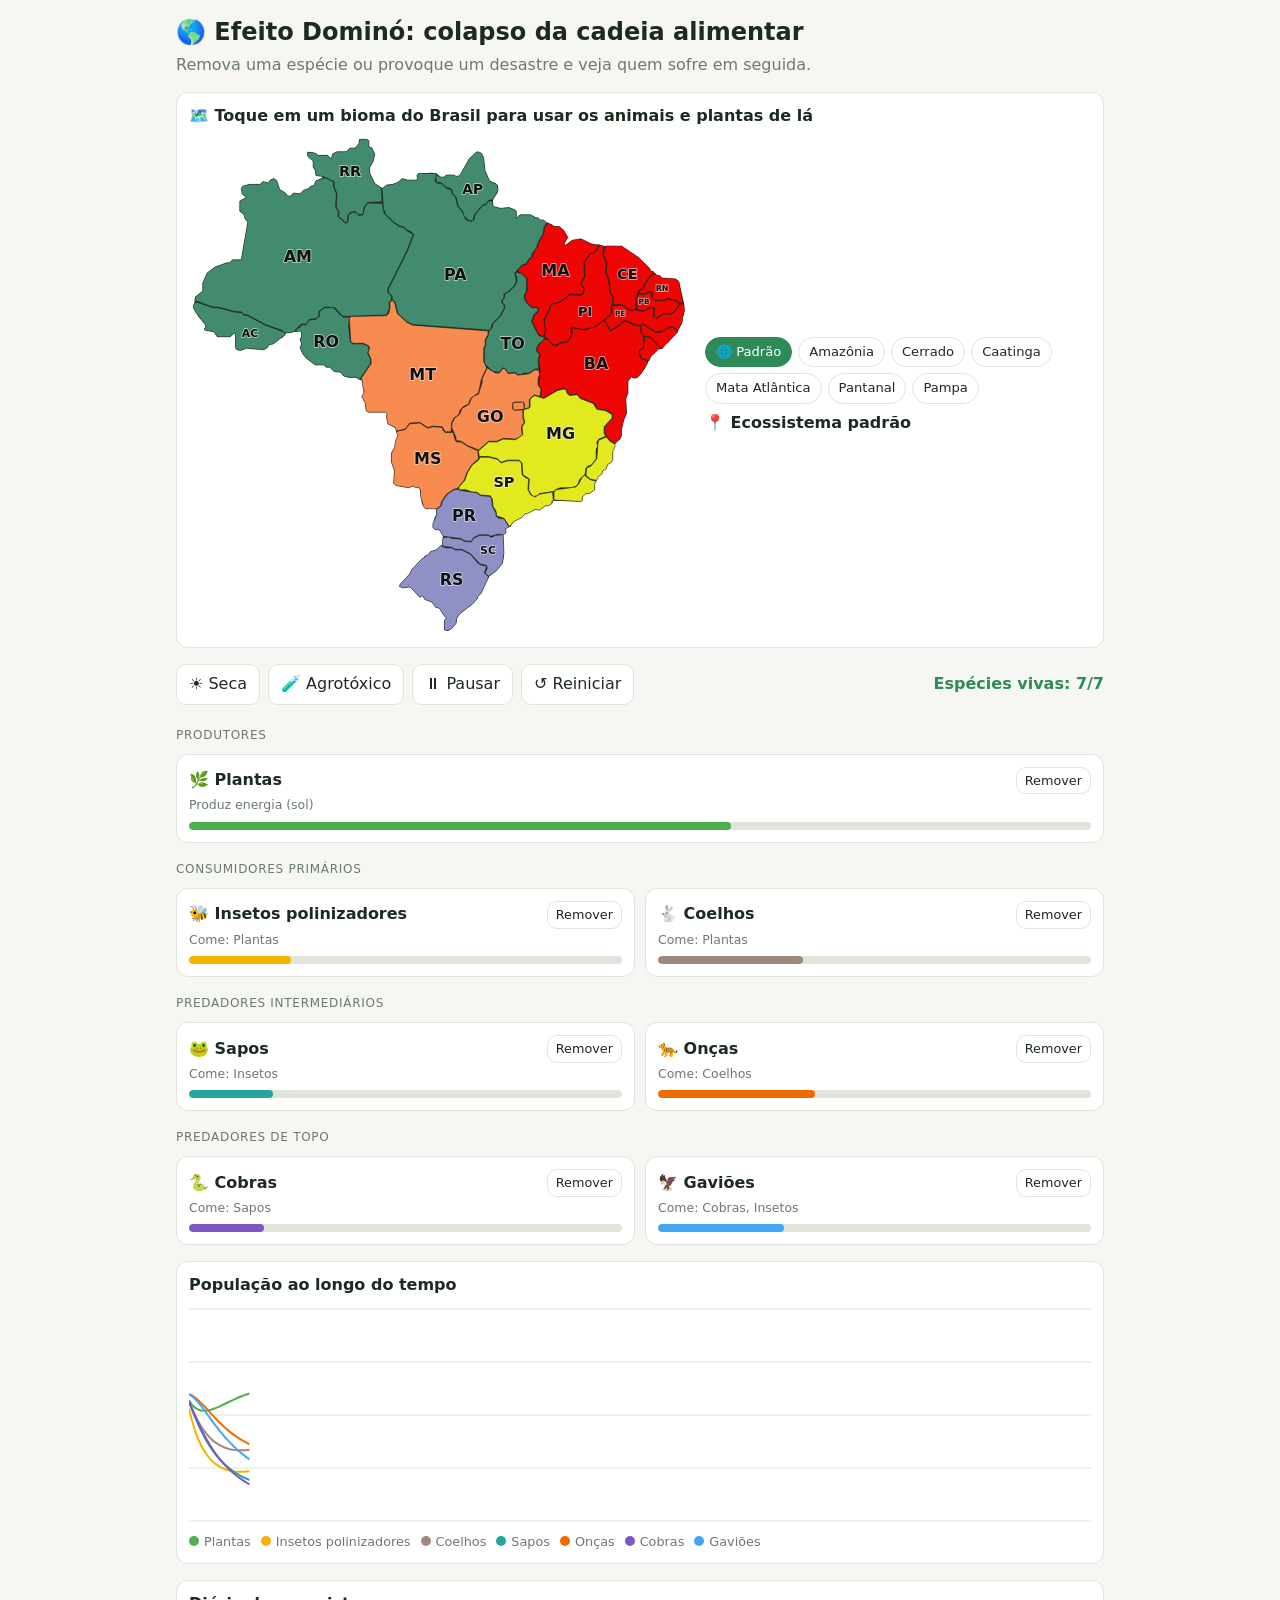
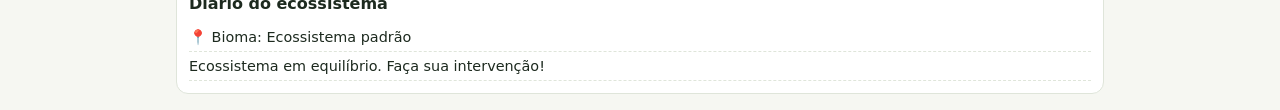
==== cadeia-alimentar/index.html @ 2a245cee "alteração de código" ====
<!DOCTYPE html>
<html lang="pt-BR">
<head>
<meta charset="utf-8">
<meta name="viewport" content="width=device-width, initial-scale=1, viewport-fit=cover">
<title>Efeito Dominó: Colapso da Cadeia Alimentar</title>
<style>
:root{--bg:#f6f7f2;--card:#fff;--tx:#1d2a1f;--mut:#6b7a6d;--bd:#dfe5da;--bad:#d9453b;--ok:#2e8b57;
box-sizing:border-box;padding-top:env(safe-area-inset-top,0px);padding-bottom:env(safe-area-inset-bottom,0px)}
@media (prefers-color-scheme:dark){:root:not([data-theme="light"]){--bg:#121a14;--card:#1b261e;--tx:#e8f0e9;--mut:#93a496;--bd:#2c3b2f;--bad:#ff6b5e;--ok:#5fcf8f}}
:root[data-theme="dark"]{--bg:#121a14;--card:#1b261e;--tx:#e8f0e9;--mut:#93a496;--bd:#2c3b2f;--bad:#ff6b5e;--ok:#5fcf8f}
html{scroll-padding-top:env(safe-area-inset-top,0px)}
*{box-sizing:border-box}
body{margin:0;background:var(--bg);color:var(--tx);font-family:system-ui,-apple-system,"Segoe UI",Roboto,sans-serif;line-height:1.4}
main{max-width:960px;margin:0 auto;padding:16px}
h1{font-size:1.5rem;margin:0 0 4px}
.sub{color:var(--mut);margin:0 0 16px}
.bar{display:flex;flex-wrap:wrap;gap:8px;align-items:center;margin-bottom:16px}
button{font:inherit;cursor:pointer;border:1px solid var(--bd);background:var(--card);color:var(--tx);padding:8px 12px;border-radius:10px}
button:hover{border-color:var(--ok)}
button.danger:hover{border-color:var(--bad)}
.stat{margin-left:auto;font-weight:600}
.grid{display:grid;gap:12px}
.lvl{display:grid;grid-template-columns:repeat(auto-fit,minmax(210px,1fr));gap:10px}
.lbl{font-size:.75rem;text-transform:uppercase;letter-spacing:.06em;color:var(--mut);margin:6px 0 -2px}
.sp{background:var(--card);border:1px solid var(--bd);border-radius:12px;padding:12px;transition:opacity .4s,filter .4s}
.sp.dead{opacity:.45;filter:grayscale(1)}
.sp .top{display:flex;justify-content:space-between;align-items:center;gap:8px}
.sp b{font-size:1rem}
.eats{font-size:.78rem;color:var(--mut);margin:2px 0 8px}
.meter{height:8px;border-radius:99px;background:var(--bd);overflow:hidden}
.meter i{display:block;height:100%;width:50%;border-radius:99px;transition:width .1s}
.sp button{padding:4px 8px;font-size:.8rem}
.panel{background:var(--card);border:1px solid var(--bd);border-radius:12px;padding:12px;margin-top:16px}
canvas{width:100%;height:220px;display:block}
.legend{display:flex;flex-wrap:wrap;gap:10px;font-size:.8rem;margin-top:8px;color:var(--mut)}
.legend span::before{content:"";display:inline-block;width:10px;height:10px;border-radius:50%;background:var(--c);margin-right:5px}
#log{list-style:none;padding:0;margin:0;max-height:140px;overflow-y:auto;font-size:.9rem}
#log li{padding:4px 0;border-bottom:1px dashed var(--bd)}
h2{font-size:1rem;margin:0 0 8px}
.map{margin:0 0 16px}
.mapwrap{display:flex;gap:16px;align-items:center;flex-wrap:wrap}
.map svg{width:100%;max-width:500px;height:auto;display:block;flex:0 0 auto}
.side{flex:1 1 240px}
.land{fill:#1d2a1f}
.reg{cursor:pointer;outline:none}
.reg path{fill:var(--c);stroke:#1d2a1f;stroke-opacity:.8;stroke-width:1;stroke-linejoin:round;transition:filter .2s}
.reg:hover path,.reg:focus path{stroke-width:2.5;stroke-opacity:1;filter:brightness(1.12)}
.sel .reg:not(.on) path{filter:saturate(.2) brightness(1.2)}
.reg.on path{stroke-width:1.5;stroke-opacity:1}
.reg text{fill:#111;stroke:rgba(255,255,255,.55);stroke-width:2.5px;paint-order:stroke;font-weight:700;text-anchor:middle;dominant-baseline:central;pointer-events:none;stroke-linejoin:round}
.chips{display:flex;flex-wrap:wrap;gap:6px}
.chip{padding:5px 10px;font-size:.82rem;border-radius:99px}
.chip.on{background:var(--ok);border-color:var(--ok);color:#fff}
#biome{margin:8px 0 0;font-weight:600}
</style>
</head>
<body>
<main>
  <h1>🌎 Efeito Dominó: colapso da cadeia alimentar</h1>
  <p class="sub">Remova uma espécie ou provoque um desastre e veja quem sofre em seguida.</p>

  <div class="panel map">
    <h2>🗺️ Toque em um bioma do Brasil para usar os animais e plantas de lá</h2>
    <div class="mapwrap">
      <svg id="mapsvg" viewBox="0 0 689 689" role="group" aria-label="Mapa do Brasil por estados">
          <path class="land" d="M235,6 234,12 229,18 222,18 217,23 204,23 198,26 196,33 191,28 177,28 174,25 164,23 163,28 171,36 171,44 174,49 175,56 183,57 184,59 175,63 172,70 169,70 164,74 158,76 153,81 144,80 140,84 136,84 133,80 125,75 121,63 117,60 112,62 109,66 102,64 98,68 84,68 73,71 73,81 79,86 70,91 70,105 76,110 77,115 81,120 72,172 60,172 56,176 52,176 36,182 25,190 19,204 19,215 9,223 6,238 13,250 23,262 23,265 21,267 22,269 34,271 39,278 57,278 62,273 64,275 64,293 66,296 71,297 79,294 103,296 108,293 110,289 116,288 124,281 129,279 134,273 153,270 155,272 155,278 153,281 155,288 153,293 157,302 162,308 174,317 186,317 189,320 194,320 200,326 209,327 213,332 220,334 230,334 239,339 241,356 238,360 243,370 244,380 247,382 271,382 273,384 272,388 274,398 285,404 285,408 288,413 283,431 279,438 279,451 283,462 282,480 285,483 302,486 309,484 318,487 321,508 326,515 338,514 341,516 341,523 338,528 336,541 340,544 345,544 350,552 349,565 340,572 333,574 329,579 325,580 325,582 321,584 307,599 304,605 291,619 290,622 294,624 305,623 318,637 322,635 325,640 335,644 340,651 345,652 352,663 355,665 352,669 352,682 357,683 362,680 368,673 369,666 373,660 391,646 398,638 398,636 403,631 406,622 414,608 424,600 432,590 434,580 433,551 437,548 436,543 438,541 443,540 447,533 459,527 463,522 466,522 477,516 483,517 491,511 495,511 500,508 502,504 540,505 542,504 542,499 547,494 552,494 559,489 559,481 564,471 569,467 570,463 575,460 577,454 582,451 584,447 584,436 588,424 594,419 596,414 596,406 599,393 603,384 602,363 605,356 605,339 610,333 612,335 617,335 628,322 636,306 647,295 652,295 659,286 661,286 663,282 674,271 674,268 679,260 680,251 682,248 682,232 675,202 672,199 652,197 649,194 644,193 640,188 636,187 635,184 620,169 596,153 571,153 565,151 557,151 540,143 528,145 519,152 517,150 522,141 516,131 510,126 503,126 500,123 497,123 488,117 484,117 481,114 478,114 471,110 456,110 451,115 451,105 449,103 441,100 429,101 421,99 419,97 419,88 425,80 426,71 423,67 414,63 408,49 406,31 403,25 397,23 386,33 373,56 368,57 365,55 355,55 351,58 347,58 341,53 335,52 316,53 314,56 315,60 313,62 301,62 294,60 288,65 281,68 272,69 270,72 266,73 256,67 249,52 249,45 254,36 256,26 252,18 248,16 248,8 245,6Z"/>
          <g class="reg" data-r="am" data-uf="AC" style="--c:#428b6e" tabindex="0" role="button" aria-label="Acre"><title>Acre</title><path d="M6,234 6,238 9,244 23,262 23,265 21,267 22,269 34,271 39,278 57,278 62,273 64,275 64,293 66,296 71,297 79,294 103,296 108,293 110,289 116,288 132,276 132,273 130,271 105,262 81,249 75,248 73,245 62,244 40,238 33,238 10,230Z"/><text x="84" y="274" style="font-size:15px">AC</text></g>
          <g class="reg" data-r="am" data-uf="AM" style="--c:#428b6e" tabindex="0" role="button" aria-label="Amazonas"><title>Amazonas</title><path d="M309,137 300,132 297,128 290,126 282,121 269,108 266,94 246,94 242,100 240,110 234,111 232,108 226,106 220,110 219,120 216,122 205,112 206,106 202,99 203,81 199,71 199,64 187,59 175,63 172,70 169,70 164,74 158,76 153,81 144,80 140,84 136,84 133,80 125,75 121,63 117,60 112,62 109,66 102,64 98,68 84,68 75,70 72,73 73,81 79,86 70,91 70,105 76,110 77,115 81,120 72,172 60,172 56,176 52,176 36,182 25,190 19,204 19,215 9,223 8,228 33,237 40,237 62,243 73,244 75,247 81,248 105,261 128,269 133,273 143,272 153,262 157,260 161,261 166,254 175,253 179,249 179,243 187,237 201,238 212,250 272,248 276,239 276,230 279,227 279,222 274,217 274,212 300,160Z"/><text x="150" y="168" style="font-size:22px">AM</text></g>
          <g class="reg" data-r="am" data-uf="AP" style="--c:#428b6e" tabindex="0" role="button" aria-label="Amapá"><title>Amapá</title><path d="M398,23 395,24 386,33 373,56 368,57 365,55 355,55 351,58 347,58 342,55 340,58 341,65 348,66 354,72 359,73 363,76 363,81 368,85 371,98 377,105 379,112 386,118 390,118 392,116 393,110 405,96 409,95 413,90 419,89 426,76 425,69 414,63 408,49 406,31 403,25Z"/><text x="391" y="74" style="font-size:19px">AP</text></g>
          <g class="reg" data-r="am" data-uf="PA" style="--c:#428b6e" tabindex="0" role="button" aria-label="Pará"><title>Pará</title><path d="M272,69 266,74 268,103 270,105 270,108 282,120 290,125 297,127 300,131 304,132 310,137 301,160 275,212 275,217 280,222 280,227 284,230 288,246 300,257 308,261 415,269 418,260 428,250 434,239 434,234 431,231 431,228 434,224 434,219 441,215 448,208 451,202 449,190 459,179 465,177 468,171 472,168 473,163 479,155 481,148 488,136 489,127 493,121 488,117 484,117 481,114 478,114 471,110 456,110 451,115 451,105 449,103 441,100 429,101 421,99 419,97 418,91 413,91 409,96 405,97 394,110 393,116 390,119 386,119 381,116 376,105 370,98 367,85 362,81 362,76 354,73 348,67 343,67 339,64 341,53 316,53 314,56 315,60 313,62 301,62 294,60 288,65 281,68Z"/><text x="367" y="192" style="font-size:22px">PA</text></g>
          <g class="reg" data-r="am" data-uf="RO" style="--c:#428b6e" tabindex="0" role="button" aria-label="Rondônia"><title>Rondônia</title><path d="M147,269 147,271 153,270 155,272 155,278 153,281 155,288 153,293 157,302 162,308 174,317 186,317 189,320 194,320 200,326 209,327 213,332 220,334 230,334 235,337 250,315 250,309 246,300 248,296 247,291 240,288 226,288 222,285 220,262 221,251 212,251 199,238 187,238 180,243 180,249 175,254 166,255 161,262 157,261Z"/><text x="189" y="284" style="font-size:22px">RO</text></g>
          <g class="reg" data-r="am" data-uf="RR" style="--c:#428b6e" tabindex="0" role="button" aria-label="Roraima"><title>Roraima</title><path d="M245,6 235,6 234,12 229,18 222,18 217,23 204,23 198,26 196,33 191,28 177,28 176,26 171,24 163,24 164,30 171,36 171,44 174,49 175,56 184,57 200,64 200,71 204,81 203,99 207,106 206,112 216,121 218,120 219,110 222,107 228,105 234,110 240,109 241,100 246,93 266,92 265,73 256,67 249,52 249,45 254,36 256,26 252,18 248,16 248,8Z"/><text x="222" y="49" style="font-size:20px">RR</text></g>
          <g class="reg" data-r="ce" data-uf="TO" style="--c:#428b6e" tabindex="0" role="button" aria-label="Tocantins"><title>Tocantins</title><path d="M451,189 450,193 452,196 452,202 449,208 441,216 435,219 435,224 432,228 432,231 435,234 435,239 429,250 419,260 418,265 413,271 412,278 409,282 409,290 407,294 407,312 408,316 419,326 428,327 432,321 435,321 440,328 449,327 453,330 457,330 462,328 469,328 476,323 482,322 481,311 483,302 479,298 479,294 482,288 489,282 489,278 483,277 481,275 472,257 475,248 481,242 480,238 472,238 465,231 462,225 462,221 465,215 465,197 458,191Z"/><text x="446" y="287" style="font-size:22px">TO</text></g>
          <g class="reg" data-r="ma" data-uf="AL" style="--c:#f00505" tabindex="0" role="button" aria-label="Alagoas"><title>Alagoas</title><path d="M623,262 623,271 627,277 632,277 638,280 651,295 673,272 673,270 666,265 660,266 650,272 643,272 625,261Z"/></g>
          <g class="reg" data-r="ca" data-uf="BA" style="--c:#f00505" tabindex="0" role="button" aria-label="Bahia"><title>Bahia</title><path d="M490,281 483,288 480,294 480,298 484,302 482,311 484,324 482,345 486,350 485,361 489,362 508,351 517,349 521,352 524,358 535,357 539,362 557,369 561,373 562,377 574,379 581,382 584,385 584,390 573,402 573,411 578,419 587,425 594,419 596,414 596,406 599,393 603,384 602,363 605,356 605,339 610,333 612,335 617,335 623,329 632,314 632,312 623,308 620,301 620,297 625,294 627,288 626,276 622,271 622,264 610,261 604,257 599,257 594,262 581,270 578,267 575,259 571,256 559,265 552,266 548,269 528,266 528,275 525,281 520,286 512,287 506,291 500,289 495,282Z"/><text x="561" y="315" style="font-size:22px">BA</text></g>
          <g class="reg" data-r="ca" data-uf="CE" style="--c:#f00505" tabindex="0" role="button" aria-label="Ceará"><title>Ceará</title><path d="M574,153 571,164 576,176 575,190 579,199 581,218 585,223 584,233 598,234 607,241 613,241 616,239 615,226 620,214 625,211 633,197 641,189 636,187 635,184 620,169 596,153Z"/><text x="604" y="192" style="font-size:20px">CE</text></g>
          <g class="reg" data-r="ce" data-uf="MA" style="--c:#f00505" tabindex="0" role="button" aria-label="Maranhão"><title>Maranhão</title><path d="M495,121 490,127 489,136 482,148 480,155 475,161 473,168 469,171 465,178 459,180 453,187 466,197 466,215 463,221 463,225 466,231 472,237 480,237 482,240 480,245 476,248 473,257 482,275 488,277 490,275 491,268 489,255 497,239 497,236 501,232 508,231 514,228 525,219 540,220 543,218 544,212 540,206 540,203 545,195 544,175 553,163 556,163 561,159 565,152 554,150 540,143 528,145 519,152 517,150 522,141 516,131 510,126 503,126Z"/><text x="505" y="187" style="font-size:22px">MA</text></g>
          <g class="reg" data-r="ca" data-uf="PB" style="--c:#f00505" tabindex="0" role="button" aria-label="Paraíba"><title>Paraíba</title><path d="M616,226 618,241 627,242 636,237 640,237 642,239 641,250 644,252 654,246 663,246 668,244 676,233 671,229 660,226 653,229 642,228 637,223 637,217 632,217 628,220 620,219Z"/><text x="627" y="230" style="font-size:10px">PB</text></g>
          <g class="reg" data-r="ca" data-uf="PE" style="--c:#f00505" tabindex="0" role="button" aria-label="Pernambuco"><title>Pernambuco</title><path d="M682,233 677,233 668,245 663,247 654,247 645,253 640,250 640,238 636,238 627,243 620,243 617,241 607,242 598,235 583,235 583,246 576,251 573,256 581,269 594,261 599,256 604,256 616,262 622,262 625,260 643,271 653,270 663,264 666,264 674,269 680,257 680,251 683,242Z"/><text x="594" y="246" style="font-size:10px">PE</text></g>
          <g class="reg" data-r="ca" data-uf="PI" style="--c:#f00505" tabindex="0" role="button" aria-label="Piauí"><title>Piauí</title><path d="M566,152 562,159 558,163 553,164 545,175 546,195 541,203 541,206 545,212 544,218 540,221 525,220 514,229 508,232 501,233 498,236 498,239 490,255 490,262 492,266 490,279 495,281 497,285 504,290 512,286 520,285 524,281 527,275 526,267 528,265 543,268 557,265 572,255 582,246 581,237 583,234 584,223 580,218 578,199 574,190 575,176 570,164 572,153Z"/><text x="546" y="243" style="font-size:18px">PI</text></g>
          <g class="reg" data-r="ca" data-uf="RN" style="--c:#f00505" tabindex="0" role="button" aria-label="Rio Grande do Norte"><title>Rio Grande do Norte</title><path d="M620,216 620,218 628,219 632,216 637,216 639,218 638,223 642,227 653,228 660,225 671,228 677,232 681,231 675,202 670,198 652,197 649,194 644,193 643,191 641,191 634,197 626,211Z"/><text x="652" y="212" style="font-size:11px">RN</text></g>
          <g class="reg" data-r="ma" data-uf="SE" style="--c:#f00505" tabindex="0" role="button" aria-label="Sergipe"><title>Sergipe</title><path d="M628,278 627,292 624,296 621,297 621,301 624,308 634,311 636,306 647,295 649,295 649,293 638,281 632,278Z"/></g>
          <g class="reg" data-r="ce" data-uf="GO" style="--c:#f88b4f" tabindex="0" role="button" aria-label="Goiás"><title>Goiás</title><path d="M482,324 476,324 469,329 453,331 449,328 440,329 435,322 432,322 428,328 422,328 411,321 404,336 404,341 399,357 392,360 389,363 386,371 376,377 373,385 366,390 363,396 362,403 368,417 368,421 375,422 384,428 399,434 413,422 424,422 433,418 450,419 456,416 459,413 458,402 462,396 460,389 460,379 448,379 446,377 446,370 448,368 460,368 462,370 462,377 465,377 469,375 469,364 476,358 482,360 484,359 485,350 481,345 481,336 483,330Z"/><text x="415" y="388" style="font-size:22px">GO</text></g>
          <g class="reg" data-r="pt" data-uf="MS" style="--c:#f88b4f" tabindex="0" role="button" aria-label="Mato Grosso do Sul"><title>Mato Grosso do Sul</title><path d="M304,398 298,406 288,408 286,410 288,414 285,420 283,431 279,438 279,451 283,462 282,480 285,483 302,486 309,484 312,486 317,486 319,489 319,497 323,512 326,515 341,515 347,511 348,505 355,495 365,488 370,487 379,476 383,465 389,455 399,446 398,435 384,429 375,423 369,423 367,421 364,410 353,410 350,407 349,403 336,402 329,404 318,397Z"/><text x="329" y="446" style="font-size:22px">MS</text></g>
          <g class="reg" data-r="ce" data-uf="MT" style="--c:#f88b4f" tabindex="0" role="button" aria-label="Mato Grosso"><title>Mato Grosso</title><path d="M223,250 221,253 223,285 226,287 240,287 247,290 249,293 247,300 251,309 251,315 237,336 239,339 239,346 241,351 241,356 238,360 243,370 244,380 247,382 271,382 273,384 272,388 274,398 284,403 286,408 298,405 304,397 318,396 329,403 336,401 349,402 353,409 361,409 362,396 365,390 372,385 373,380 378,374 385,371 388,363 399,355 403,336 410,321 406,312 406,294 408,290 408,282 412,275 412,270 308,262 300,258 287,246 283,230 280,228 277,230 277,239 275,246 272,249Z"/><text x="322" y="330" style="font-size:22px">MT</text></g>
          <g class="reg" data-r="ma" data-uf="ES" style="--c:#e3e91f" tabindex="0" role="button" aria-label="Espírito Santo"><title>Espírito Santo</title><path d="M575,416 564,421 562,446 554,456 548,459 547,469 553,474 562,476 564,471 569,467 570,463 575,460 577,454 582,451 584,447 584,436 587,430 587,426 580,422Z"/></g>
          <g class="reg" data-r="ce" data-uf="MG" style="--c:#e3e91f" tabindex="0" role="button" aria-label="Minas Gerais"><title>Minas Gerais</title><path d="M574,380 562,378 557,370 539,363 535,358 524,359 521,356 520,352 517,350 508,352 489,363 476,359 470,364 470,375 468,377 462,378 461,380 461,389 463,396 459,402 460,413 450,420 433,419 424,423 413,423 399,435 400,443 413,443 425,446 430,451 439,448 455,448 459,452 460,468 469,474 468,489 472,496 475,498 480,497 483,494 503,491 506,488 512,486 527,486 533,484 536,481 538,475 546,467 547,459 550,456 554,455 561,446 561,433 563,429 562,423 565,419 574,415 572,411 572,402 583,390 583,385Z"/><text x="512" y="412" style="font-size:22px">MG</text></g>
          <g class="reg" data-r="ma" data-uf="RJ" style="--c:#e3e91f" tabindex="0" role="button" aria-label="Rio de Janeiro"><title>Rio de Janeiro</title><path d="M561,477 553,475 545,469 542,471 537,481 533,485 506,489 503,492 503,503 540,505 542,504 542,499 547,494 552,494 559,489 559,481Z"/></g>
          <g class="reg" data-r="ma" data-uf="SP" style="--c:#e3e91f" tabindex="0" role="button" aria-label="São Paulo"><title>São Paulo</title><path d="M372,485 372,488 374,489 382,489 390,492 396,492 402,496 415,497 418,502 419,512 423,518 424,525 434,528 442,540 447,533 459,527 463,522 466,522 477,516 483,517 491,511 495,511 500,508 500,505 502,504 501,492 483,495 477,499 471,496 467,489 468,474 463,472 459,468 458,452 455,449 439,449 430,452 425,447 413,444 401,444 399,448 390,455 384,465 380,476Z"/><text x="434" y="478" style="font-size:20px">SP</text></g>
          <g class="reg" data-r="ma" data-uf="PR" style="--c:#8f90c5" tabindex="0" role="button" aria-label="Paraná"><title>Paraná</title><path d="M336,536 336,541 340,544 345,544 350,553 375,556 379,559 389,560 392,555 400,551 413,551 415,553 426,550 433,551 437,548 436,543 441,540 434,529 427,528 423,525 423,521 418,512 417,502 415,498 402,497 396,493 374,490 371,488 365,489 356,495 349,505 348,511 341,516 341,523Z"/><text x="379" y="524" style="font-size:22px">PR</text></g>
          <g class="reg" data-r="pa" data-uf="RS" style="--c:#8f90c5" tabindex="0" role="button" aria-label="Rio Grande do Sul"><title>Rio Grande do Sul</title><path d="M347,566 340,572 333,574 329,579 325,580 325,582 321,584 307,599 304,605 291,619 290,622 294,624 305,623 318,637 322,635 325,640 335,644 340,651 345,652 352,663 355,665 352,669 352,682 357,683 362,680 368,673 369,666 373,660 391,646 398,638 398,636 403,631 413,609 407,604 410,594 403,593 398,590 388,578 376,572 367,572 362,569 354,569Z"/><text x="362" y="613" style="font-size:22px">RS</text></g>
          <g class="reg" data-r="ma" data-uf="SC" style="--c:#8f90c5" tabindex="0" role="button" aria-label="Santa Catarina"><title>Santa Catarina</title><path d="M432,590 434,576 433,552 431,551 421,552 419,554 415,554 413,552 400,552 392,556 389,561 379,560 375,557 362,556 358,554 350,555 349,564 351,567 362,568 367,571 376,571 388,577 401,591 410,593 411,597 408,604 413,608 424,600Z"/><text x="412" y="573" style="font-size:15px">SC</text></g>
          <g class="reg" data-r="ce" data-uf="DF" style="--c:#f88b4f" tabindex="0" role="button" aria-label="Distrito Federal"><title>Distrito Federal</title><path d="M446,369 447,379 462,378 461,368Z"/></g>
        </svg>
      <div class="side">
        <div class="chips" id="chips"></div>
        <p id="biome"></p>
      </div>
    </div>
  </div>

  <div class="bar">
    <button id="drought">☀️ Seca</button>
    <button id="poison" class="danger">🧪 Agrotóxico</button>
    <button id="pause">⏸ Pausar</button>
    <button id="reset">↺ Reiniciar</button>
    <span class="stat" id="stat"></span>
  </div>

  <div class="grid" id="web"></div>

  <div class="panel">
    <h2>População ao longo do tempo</h2>
    <canvas id="chart"></canvas>
    <div class="legend" id="legend"></div>
  </div>

  <div class="panel">
    <h2>Diário do ecossistema</h2>
    <ul id="log"></ul>
  </div>
</main>

<script>
const SP=[
 {id:'planta',n:'Plantas',e:'🌿',g:0,prey:[],c:'#4caf50'},
 {id:'inseto',n:'Insetos polinizadores',e:'🐝',g:1,prey:['planta'],c:'#f5b301'},
 {id:'coelho',n:'Coelhos',e:'🐇',g:1,prey:['planta'],c:'#a1887f'},
 {id:'sapo',n:'Sapos',e:'🐸',g:2,prey:['inseto'],c:'#26a69a'},
 {id:'onca',n:'Onças',e:'🐆',g:2,prey:['coelho'],c:'#ef6c00'},
 {id:'cobra',n:'Cobras',e:'🐍',g:3,prey:['sapo'],c:'#7e57c2'},
 {id:'gaviao',n:'Gaviões',e:'🦅',g:3,prey:['cobra','inseto'],c:'#42a5f5'}
];
const GROUPS=['Produtores','Consumidores primários','Predadores intermediários','Predadores de topo'];
const byId=Object.fromEntries(SP.map(s=>[s.id,s]));
SP.forEach(s=>s.preds=SP.filter(p=>p.prey.includes(s.id)).map(p=>p.id));

let X,dead,hist,paused=false,tick=0;
const $=id=>document.getElementById(id);
const refs={};

function init(){
  X={};dead={};hist={};
  SP.forEach(s=>{X[s.id]=.6;dead[s.id]=false;hist[s.id]=[]});
  $('log').innerHTML='';
  log('Ecossistema em equilíbrio. Faça sua intervenção!');
  tick=0;
}

function log(t){
  const li=document.createElement('li');
  li.textContent=t;
  $('log').prepend(li);
}

function kill(id,manual){
  if(dead[id])return;
  dead[id]=true;X[id]=0;
  const s=byId[id];
  log(manual?`${s.e} ${s.n} foram removidos do ecossistema.`:`💀 ${s.e} ${s.n} entraram em colapso (extintos).`);
}

function step(){
  const dt=.1,r=.8,m=.15,c=.5,nx={};
  SP.forEach(s=>{
    if(dead[s.id]){nx[s.id]=0;return}
    const x=X[s.id];
    let sup=1;
    if(s.prey.length)sup=Math.min(1,1.3*s.prey.reduce((a,p)=>a+X[p],0)/s.prey.length);
    const pred=s.preds.reduce((a,p)=>a+X[p],0);
    const mort=s.prey.length?m:0;
    let v=x+dt*(r*x*(sup-x)-mort*x-c*x*pred);
    nx[s.id]=Math.max(0,Math.min(1,v));
  });
  SP.forEach(s=>{
    X[s.id]=nx[s.id];
    if(!dead[s.id]&&X[s.id]<.03)kill(s.id,false);
  });
  tick++;
}

function build(){
  const web=$('web');web.innerHTML='';
  GROUPS.forEach((g,i)=>{
    const l=document.createElement('div');l.className='lbl';l.textContent=g;web.appendChild(l);
    const row=document.createElement('div');row.className='lvl';
    SP.filter(s=>s.g===i).forEach(s=>{
      const d=document.createElement('div');d.className='sp';
      const eats=s.prey.length?'Come: '+s.prey.map(p=>byId[p].n.split(' ')[0]).join(', '):'Produz energia (sol)';
      d.innerHTML=`<div class="top"><b>${s.e} ${s.n}</b><button class="danger">Remover</button></div>
        <div class="eats">${eats}</div><div class="meter"><i style="background:${s.c}"></i></div>`;
      d.querySelector('button').onclick=()=>kill(s.id,true);
      refs[s.id]={card:d,bar:d.querySelector('i')};
      row.appendChild(d);
    });
    web.appendChild(row);
  });
  $('legend').innerHTML=SP.map(s=>`<span style="--c:${s.c}">${s.n}</span>`).join('');
}

function draw(){
  const cv=$('chart'),dpr=window.devicePixelRatio||1;
  const w=cv.clientWidth,h=cv.clientHeight;
  if(cv.width!==w*dpr){cv.width=w*dpr;cv.height=h*dpr}
  const ctx=cv.getContext('2d');
  ctx.setTransform(dpr,0,0,dpr,0,0);
  ctx.clearRect(0,0,w,h);
  const st=getComputedStyle(document.documentElement);
  ctx.strokeStyle=st.getPropertyValue('--bd');ctx.lineWidth=1;
  for(let i=0;i<=4;i++){const y=4+(h-8)*i/4;ctx.beginPath();ctx.moveTo(0,y);ctx.lineTo(w,y);ctx.stroke()}
  SP.forEach(s=>{
    const a=hist[s.id];if(a.length<2)return;
    ctx.strokeStyle=s.c;ctx.lineWidth=2;ctx.beginPath();
    a.forEach((v,i)=>{const x=i/(299)*w,y=h-4-v*(h-8);i?ctx.lineTo(x,y):ctx.moveTo(x,y)});
    ctx.stroke();
  });
}

function frame(){
  if(!paused){
    for(let i=0;i<2;i++)step();
    SP.forEach(s=>{const a=hist[s.id];a.push(X[s.id]);if(a.length>300)a.shift()});
  }
  let alive=0;
  SP.forEach(s=>{
    const r=refs[s.id];
    r.bar.style.width=(X[s.id]*100)+'%';
    r.card.classList.toggle('dead',dead[s.id]);
    if(!dead[s.id])alive++;
  });
  const st=$('stat');
  st.textContent=`Espécies vivas: ${alive}/${SP.length}`;
  st.style.color=alive===SP.length?'var(--ok)':alive<=3?'var(--bad)':'inherit';
  draw();
}

$('drought').onclick=()=>{if(!dead.planta){X.planta*=.25;log('☀️ Seca severa: as plantas perderam 75% da população.')}};
$('poison').onclick=()=>{if(!dead.inseto){X.inseto*=.1;log('🧪 Agrotóxico: 90% dos insetos morreram.')}};
$('pause').onclick=e=>{paused=!paused;e.target.textContent=paused?'▶ Continuar':'⏸ Pausar'};
$('reset').onclick=()=>init();

const BASE=SP.map(s=>[s.e,s.n]);
const REGIONS={
 am:{n:'Amazônia',b:'floresta tropical',sp:[['🌳','Árvores'],['🦋','Borboletas'],['🦥','Preguiças'],['🐸','Sapos-flecha'],['🐆','Onças'],['🐍','Sucuris'],['🦅','Harpias']]},
 ce:{n:'Cerrado',b:'savana brasileira',sp:[['🌾','Gramíneas'],['🐜','Cupins'],['🦌','Veados'],['🐦','Seriemas'],['🐺','Lobos-guará'],['🐈','Jaguatiricas'],['🦅','Gaviões']]},
 ca:{n:'Caatinga',b:'semiárido',sp:[['🌵','Cactos'],['🐝','Abelhas'],['🐁','Preás'],['🦎','Lagartos'],['🦊','Raposas'],['🐍','Jiboias'],['🦅','Carcarás']]},
 ma:{n:'Mata Atlântica',b:'floresta costeira',sp:[['🌳','Jequitibás'],['🦋','Borboletas'],['🐒','Micos'],['🐸','Sapos'],['🐆','Onças'],['🐍','Jararacas'],['🦅','Gaviões']]},
 pt:{n:'Pantanal',b:'maior planície alagada do mundo',sp:[['🌿','Aguapés'],['🦟','Mosquitos'],['🐹','Capivaras'],['🐸','Pererecas'],['🐆','Onças-pintadas'],['🐊','Jacarés'],['🦅','Gaviões']]},
 pa:{n:'Pampa',b:'campos do sul',sp:[['🌾','Capim'],['🐞','Besouros'],['🦌','Veados'],['🐦','Quero-queros'],['🐈','Gatos-do-mato'],['🐍','Cobras'],['🦅','Gaviões']]}
};
function setRegion(k){
  const d=k==='base'?BASE:REGIONS[k].sp;
  SP.forEach((s,i)=>{s.e=d[i][0];s.n=d[i][1]});
  build();init();
  document.querySelectorAll('.reg').forEach(g=>g.classList.toggle('on',g.dataset.r===k));
  $('mapsvg').classList.toggle('sel',k!=='base');
  document.querySelectorAll('.chip').forEach(c=>c.classList.toggle('on',c.dataset.r===k));
  const txt=k==='base'?'Ecossistema padrão':REGIONS[k].n+' — '+REGIONS[k].b;
  $('biome').textContent='📍 '+txt;
  log('📍 Bioma: '+txt);
}
$('chips').innerHTML=[['base','🌐 Padrão']].concat(Object.keys(REGIONS).map(k=>[k,REGIONS[k].n])).map(a=>`<button class="chip" data-r="${a[0]}">${a[1]}</button>`).join('');
document.querySelectorAll('.chip').forEach(c=>c.onclick=()=>setRegion(c.dataset.r));
const STATES={AC:'Acre',AL:'Alagoas',AP:'Amapá',AM:'Amazonas',BA:'Bahia',CE:'Ceará',DF:'Distrito Federal',ES:'Espírito Santo',GO:'Goiás',MA:'Maranhão',MT:'Mato Grosso',MS:'Mato Grosso do Sul',MG:'Minas Gerais',PA:'Pará',PB:'Paraíba',PR:'Paraná',PE:'Pernambuco',PI:'Piauí',RJ:'Rio de Janeiro',RN:'Rio Grande do Norte',RS:'Rio Grande do Sul',RO:'Rondônia',RR:'Roraima',SC:'Santa Catarina',SP:'São Paulo',SE:'Sergipe',TO:'Tocantins'};
function pick(g){setRegion(g.dataset.r);$('biome').textContent+=' · '+STATES[g.dataset.uf]}
document.querySelectorAll('.reg').forEach(g=>{
  g.onclick=()=>pick(g);
  g.onkeydown=e=>{if(e.key==='Enter'||e.key===' '){e.preventDefault();pick(g)}};
});
build();init();
setRegion('base');
setInterval(frame,60);
</script>
</body>
</html>
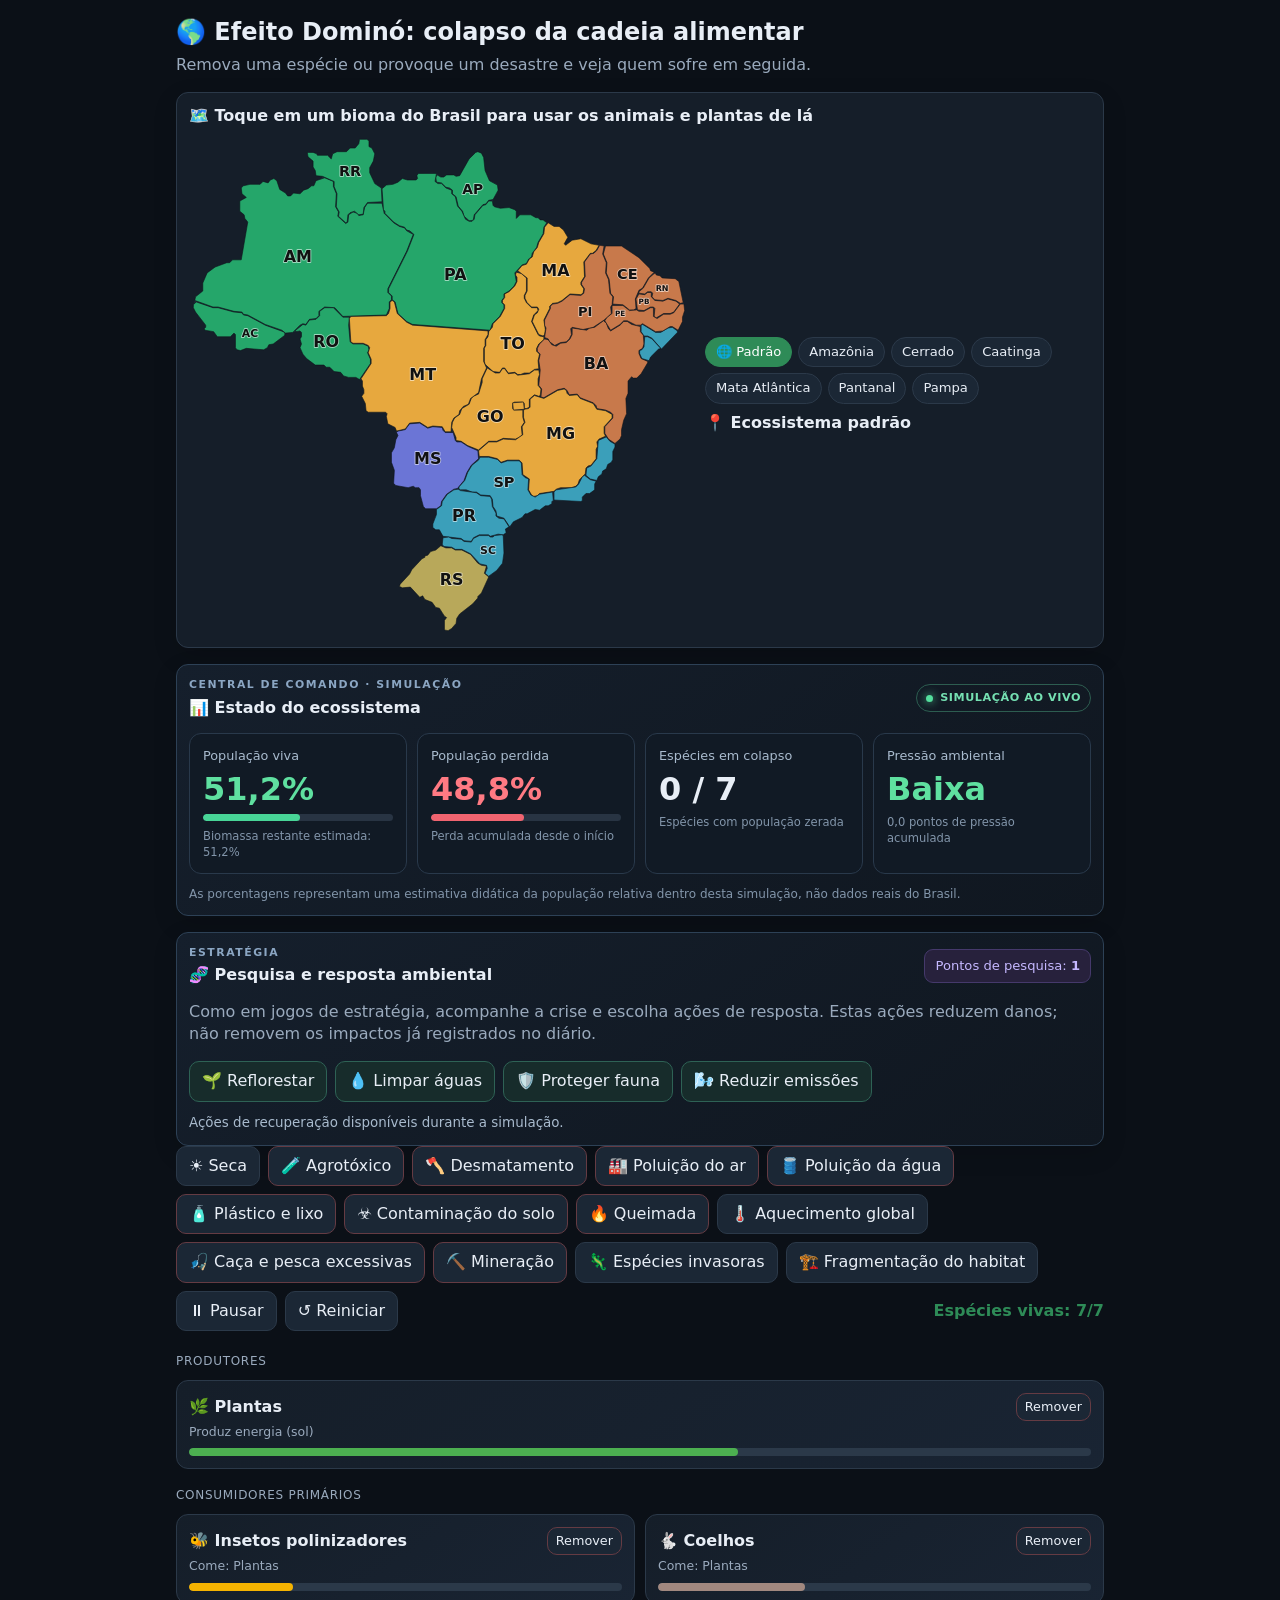
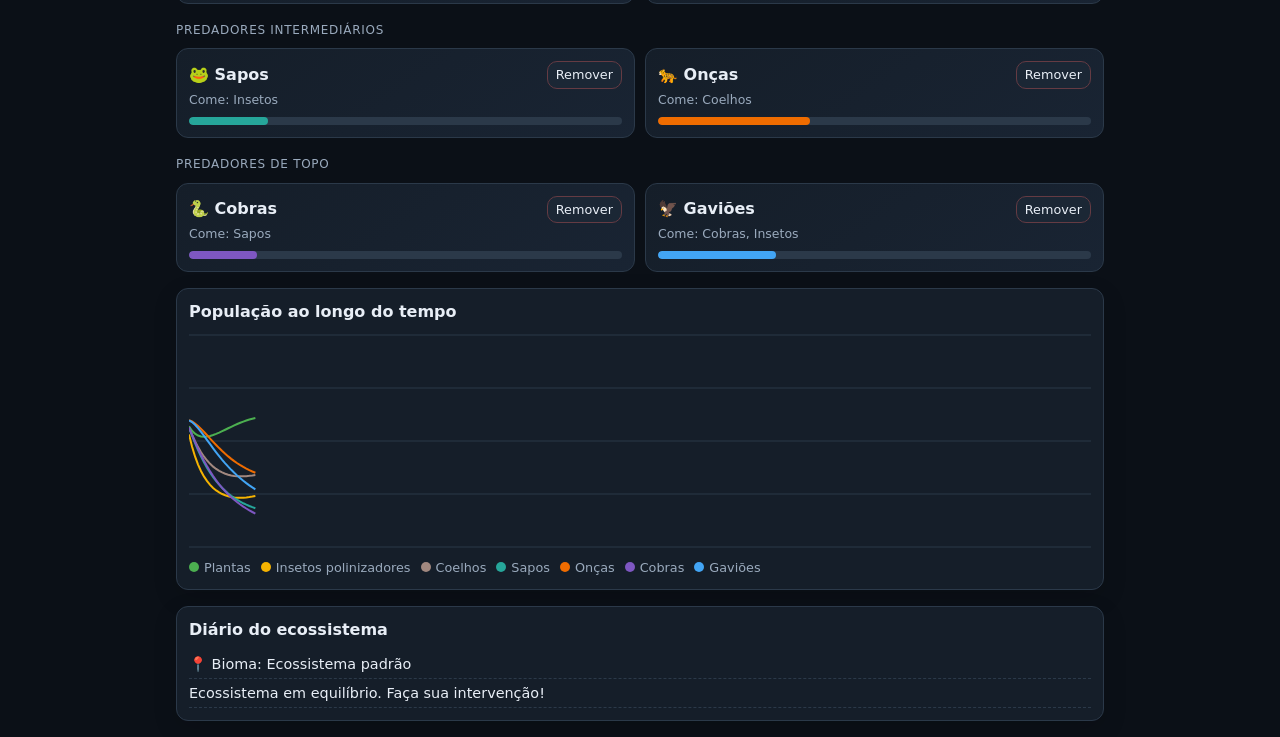
==== commit 291003e5: "mvp" ====
--- a/cadeia-alimentar/index.html
+++ b/cadeia-alimentar/index.html
@@ -1,108 +1,104 @@
+
 <!DOCTYPE html>
 <html lang="pt-BR">
 <head>
-<meta charset="utf-8">
-<meta name="viewport" content="width=device-width, initial-scale=1, viewport-fit=cover">
-<title>Efeito Dominó: Colapso da Cadeia Alimentar</title>
-<style>
-:root{--bg:#f6f7f2;--card:#fff;--tx:#1d2a1f;--mut:#6b7a6d;--bd:#dfe5da;--bad:#d9453b;--ok:#2e8b57;
-box-sizing:border-box;padding-top:env(safe-area-inset-top,0px);padding-bottom:env(safe-area-inset-bottom,0px)}
-@media (prefers-color-scheme:dark){:root:not([data-theme="light"]){--bg:#121a14;--card:#1b261e;--tx:#e8f0e9;--mut:#93a496;--bd:#2c3b2f;--bad:#ff6b5e;--ok:#5fcf8f}}
-:root[data-theme="dark"]{--bg:#121a14;--card:#1b261e;--tx:#e8f0e9;--mut:#93a496;--bd:#2c3b2f;--bad:#ff6b5e;--ok:#5fcf8f}
-html{scroll-padding-top:env(safe-area-inset-top,0px)}
-*{box-sizing:border-box}
-body{margin:0;background:var(--bg);color:var(--tx);font-family:system-ui,-apple-system,"Segoe UI",Roboto,sans-serif;line-height:1.4}
-main{max-width:960px;margin:0 auto;padding:16px}
-h1{font-size:1.5rem;margin:0 0 4px}
-.sub{color:var(--mut);margin:0 0 16px}
-.bar{display:flex;flex-wrap:wrap;gap:8px;align-items:center;margin-bottom:16px}
-button{font:inherit;cursor:pointer;border:1px solid var(--bd);background:var(--card);color:var(--tx);padding:8px 12px;border-radius:10px}
-button:hover{border-color:var(--ok)}
-button.danger:hover{border-color:var(--bad)}
-.stat{margin-left:auto;font-weight:600}
-.grid{display:grid;gap:12px}
-.lvl{display:grid;grid-template-columns:repeat(auto-fit,minmax(210px,1fr));gap:10px}
-.lbl{font-size:.75rem;text-transform:uppercase;letter-spacing:.06em;color:var(--mut);margin:6px 0 -2px}
-.sp{background:var(--card);border:1px solid var(--bd);border-radius:12px;padding:12px;transition:opacity .4s,filter .4s}
-.sp.dead{opacity:.45;filter:grayscale(1)}
-.sp .top{display:flex;justify-content:space-between;align-items:center;gap:8px}
-.sp b{font-size:1rem}
-.eats{font-size:.78rem;color:var(--mut);margin:2px 0 8px}
-.meter{height:8px;border-radius:99px;background:var(--bd);overflow:hidden}
-.meter i{display:block;height:100%;width:50%;border-radius:99px;transition:width .1s}
-.sp button{padding:4px 8px;font-size:.8rem}
-.panel{background:var(--card);border:1px solid var(--bd);border-radius:12px;padding:12px;margin-top:16px}
-canvas{width:100%;height:220px;display:block}
-.legend{display:flex;flex-wrap:wrap;gap:10px;font-size:.8rem;margin-top:8px;color:var(--mut)}
-.legend span::before{content:"";display:inline-block;width:10px;height:10px;border-radius:50%;background:var(--c);margin-right:5px}
-#log{list-style:none;padding:0;margin:0;max-height:140px;overflow-y:auto;font-size:.9rem}
-#log li{padding:4px 0;border-bottom:1px dashed var(--bd)}
-h2{font-size:1rem;margin:0 0 8px}
-.map{margin:0 0 16px}
-.mapwrap{display:flex;gap:16px;align-items:center;flex-wrap:wrap}
-.map svg{width:100%;max-width:500px;height:auto;display:block;flex:0 0 auto}
-.side{flex:1 1 240px}
-.land{fill:#1d2a1f}
-.reg{cursor:pointer;outline:none}
-.reg path{fill:var(--c);stroke:#1d2a1f;stroke-opacity:.8;stroke-width:1;stroke-linejoin:round;transition:filter .2s}
-.reg:hover path,.reg:focus path{stroke-width:2.5;stroke-opacity:1;filter:brightness(1.12)}
-.sel .reg:not(.on) path{filter:saturate(.2) brightness(1.2)}
-.reg.on path{stroke-width:1.5;stroke-opacity:1}
-.reg text{fill:#111;stroke:rgba(255,255,255,.55);stroke-width:2.5px;paint-order:stroke;font-weight:700;text-anchor:middle;dominant-baseline:central;pointer-events:none;stroke-linejoin:round}
-.chips{display:flex;flex-wrap:wrap;gap:6px}
-.chip{padding:5px 10px;font-size:.82rem;border-radius:99px}
-.chip.on{background:var(--ok);border-color:var(--ok);color:#fff}
-#biome{margin:8px 0 0;font-weight:600}
-</style>
+  <meta charset="utf-8">
+  <meta name="viewport" content="width=device-width, initial-scale=1, viewport-fit=cover">
+  <meta name="theme-color" content="#10151d">
+  <title>Efeito Dominó: Colapso da Cadeia Alimentar</title>
+  <link rel="stylesheet" href="style.css">
+  <script src="script.js" defer></script>
 </head>
 <body>
 <main>
   <h1>🌎 Efeito Dominó: colapso da cadeia alimentar</h1>
   <p class="sub">Remova uma espécie ou provoque um desastre e veja quem sofre em seguida.</p>
 
-  <div class="panel map">
+  <section class="panel map">
     <h2>🗺️ Toque em um bioma do Brasil para usar os animais e plantas de lá</h2>
     <div class="mapwrap">
       <svg id="mapsvg" viewBox="0 0 689 689" role="group" aria-label="Mapa do Brasil por estados">
-          <path class="land" d="M235,6 234,12 229,18 222,18 217,23 204,23 198,26 196,33 191,28 177,28 174,25 164,23 163,28 171,36 171,44 174,49 175,56 183,57 184,59 175,63 172,70 169,70 164,74 158,76 153,81 144,80 140,84 136,84 133,80 125,75 121,63 117,60 112,62 109,66 102,64 98,68 84,68 73,71 73,81 79,86 70,91 70,105 76,110 77,115 81,120 72,172 60,172 56,176 52,176 36,182 25,190 19,204 19,215 9,223 6,238 13,250 23,262 23,265 21,267 22,269 34,271 39,278 57,278 62,273 64,275 64,293 66,296 71,297 79,294 103,296 108,293 110,289 116,288 124,281 129,279 134,273 153,270 155,272 155,278 153,281 155,288 153,293 157,302 162,308 174,317 186,317 189,320 194,320 200,326 209,327 213,332 220,334 230,334 239,339 241,356 238,360 243,370 244,380 247,382 271,382 273,384 272,388 274,398 285,404 285,408 288,413 283,431 279,438 279,451 283,462 282,480 285,483 302,486 309,484 318,487 321,508 326,515 338,514 341,516 341,523 338,528 336,541 340,544 345,544 350,552 349,565 340,572 333,574 329,579 325,580 325,582 321,584 307,599 304,605 291,619 290,622 294,624 305,623 318,637 322,635 325,640 335,644 340,651 345,652 352,663 355,665 352,669 352,682 357,683 362,680 368,673 369,666 373,660 391,646 398,638 398,636 403,631 406,622 414,608 424,600 432,590 434,580 433,551 437,548 436,543 438,541 443,540 447,533 459,527 463,522 466,522 477,516 483,517 491,511 495,511 500,508 502,504 540,505 542,504 542,499 547,494 552,494 559,489 559,481 564,471 569,467 570,463 575,460 577,454 582,451 584,447 584,436 588,424 594,419 596,414 596,406 599,393 603,384 602,363 605,356 605,339 610,333 612,335 617,335 628,322 636,306 647,295 652,295 659,286 661,286 663,282 674,271 674,268 679,260 680,251 682,248 682,232 675,202 672,199 652,197 649,194 644,193 640,188 636,187 635,184 620,169 596,153 571,153 565,151 557,151 540,143 528,145 519,152 517,150 522,141 516,131 510,126 503,126 500,123 497,123 488,117 484,117 481,114 478,114 471,110 456,110 451,115 451,105 449,103 441,100 429,101 421,99 419,97 419,88 425,80 426,71 423,67 414,63 408,49 406,31 403,25 397,23 386,33 373,56 368,57 365,55 355,55 351,58 347,58 341,53 335,52 316,53 314,56 315,60 313,62 301,62 294,60 288,65 281,68 272,69 270,72 266,73 256,67 249,52 249,45 254,36 256,26 252,18 248,16 248,8 245,6Z"/>
-          <g class="reg" data-r="am" data-uf="AC" style="--c:#428b6e" tabindex="0" role="button" aria-label="Acre"><title>Acre</title><path d="M6,234 6,238 9,244 23,262 23,265 21,267 22,269 34,271 39,278 57,278 62,273 64,275 64,293 66,296 71,297 79,294 103,296 108,293 110,289 116,288 132,276 132,273 130,271 105,262 81,249 75,248 73,245 62,244 40,238 33,238 10,230Z"/><text x="84" y="274" style="font-size:15px">AC</text></g>
-          <g class="reg" data-r="am" data-uf="AM" style="--c:#428b6e" tabindex="0" role="button" aria-label="Amazonas"><title>Amazonas</title><path d="M309,137 300,132 297,128 290,126 282,121 269,108 266,94 246,94 242,100 240,110 234,111 232,108 226,106 220,110 219,120 216,122 205,112 206,106 202,99 203,81 199,71 199,64 187,59 175,63 172,70 169,70 164,74 158,76 153,81 144,80 140,84 136,84 133,80 125,75 121,63 117,60 112,62 109,66 102,64 98,68 84,68 75,70 72,73 73,81 79,86 70,91 70,105 76,110 77,115 81,120 72,172 60,172 56,176 52,176 36,182 25,190 19,204 19,215 9,223 8,228 33,237 40,237 62,243 73,244 75,247 81,248 105,261 128,269 133,273 143,272 153,262 157,260 161,261 166,254 175,253 179,249 179,243 187,237 201,238 212,250 272,248 276,239 276,230 279,227 279,222 274,217 274,212 300,160Z"/><text x="150" y="168" style="font-size:22px">AM</text></g>
-          <g class="reg" data-r="am" data-uf="AP" style="--c:#428b6e" tabindex="0" role="button" aria-label="Amapá"><title>Amapá</title><path d="M398,23 395,24 386,33 373,56 368,57 365,55 355,55 351,58 347,58 342,55 340,58 341,65 348,66 354,72 359,73 363,76 363,81 368,85 371,98 377,105 379,112 386,118 390,118 392,116 393,110 405,96 409,95 413,90 419,89 426,76 425,69 414,63 408,49 406,31 403,25Z"/><text x="391" y="74" style="font-size:19px">AP</text></g>
-          <g class="reg" data-r="am" data-uf="PA" style="--c:#428b6e" tabindex="0" role="button" aria-label="Pará"><title>Pará</title><path d="M272,69 266,74 268,103 270,105 270,108 282,120 290,125 297,127 300,131 304,132 310,137 301,160 275,212 275,217 280,222 280,227 284,230 288,246 300,257 308,261 415,269 418,260 428,250 434,239 434,234 431,231 431,228 434,224 434,219 441,215 448,208 451,202 449,190 459,179 465,177 468,171 472,168 473,163 479,155 481,148 488,136 489,127 493,121 488,117 484,117 481,114 478,114 471,110 456,110 451,115 451,105 449,103 441,100 429,101 421,99 419,97 418,91 413,91 409,96 405,97 394,110 393,116 390,119 386,119 381,116 376,105 370,98 367,85 362,81 362,76 354,73 348,67 343,67 339,64 341,53 316,53 314,56 315,60 313,62 301,62 294,60 288,65 281,68Z"/><text x="367" y="192" style="font-size:22px">PA</text></g>
-          <g class="reg" data-r="am" data-uf="RO" style="--c:#428b6e" tabindex="0" role="button" aria-label="Rondônia"><title>Rondônia</title><path d="M147,269 147,271 153,270 155,272 155,278 153,281 155,288 153,293 157,302 162,308 174,317 186,317 189,320 194,320 200,326 209,327 213,332 220,334 230,334 235,337 250,315 250,309 246,300 248,296 247,291 240,288 226,288 222,285 220,262 221,251 212,251 199,238 187,238 180,243 180,249 175,254 166,255 161,262 157,261Z"/><text x="189" y="284" style="font-size:22px">RO</text></g>
-          <g class="reg" data-r="am" data-uf="RR" style="--c:#428b6e" tabindex="0" role="button" aria-label="Roraima"><title>Roraima</title><path d="M245,6 235,6 234,12 229,18 222,18 217,23 204,23 198,26 196,33 191,28 177,28 176,26 171,24 163,24 164,30 171,36 171,44 174,49 175,56 184,57 200,64 200,71 204,81 203,99 207,106 206,112 216,121 218,120 219,110 222,107 228,105 234,110 240,109 241,100 246,93 266,92 265,73 256,67 249,52 249,45 254,36 256,26 252,18 248,16 248,8Z"/><text x="222" y="49" style="font-size:20px">RR</text></g>
-          <g class="reg" data-r="ce" data-uf="TO" style="--c:#428b6e" tabindex="0" role="button" aria-label="Tocantins"><title>Tocantins</title><path d="M451,189 450,193 452,196 452,202 449,208 441,216 435,219 435,224 432,228 432,231 435,234 435,239 429,250 419,260 418,265 413,271 412,278 409,282 409,290 407,294 407,312 408,316 419,326 428,327 432,321 435,321 440,328 449,327 453,330 457,330 462,328 469,328 476,323 482,322 481,311 483,302 479,298 479,294 482,288 489,282 489,278 483,277 481,275 472,257 475,248 481,242 480,238 472,238 465,231 462,225 462,221 465,215 465,197 458,191Z"/><text x="446" y="287" style="font-size:22px">TO</text></g>
-          <g class="reg" data-r="ma" data-uf="AL" style="--c:#f00505" tabindex="0" role="button" aria-label="Alagoas"><title>Alagoas</title><path d="M623,262 623,271 627,277 632,277 638,280 651,295 673,272 673,270 666,265 660,266 650,272 643,272 625,261Z"/></g>
-          <g class="reg" data-r="ca" data-uf="BA" style="--c:#f00505" tabindex="0" role="button" aria-label="Bahia"><title>Bahia</title><path d="M490,281 483,288 480,294 480,298 484,302 482,311 484,324 482,345 486,350 485,361 489,362 508,351 517,349 521,352 524,358 535,357 539,362 557,369 561,373 562,377 574,379 581,382 584,385 584,390 573,402 573,411 578,419 587,425 594,419 596,414 596,406 599,393 603,384 602,363 605,356 605,339 610,333 612,335 617,335 623,329 632,314 632,312 623,308 620,301 620,297 625,294 627,288 626,276 622,271 622,264 610,261 604,257 599,257 594,262 581,270 578,267 575,259 571,256 559,265 552,266 548,269 528,266 528,275 525,281 520,286 512,287 506,291 500,289 495,282Z"/><text x="561" y="315" style="font-size:22px">BA</text></g>
-          <g class="reg" data-r="ca" data-uf="CE" style="--c:#f00505" tabindex="0" role="button" aria-label="Ceará"><title>Ceará</title><path d="M574,153 571,164 576,176 575,190 579,199 581,218 585,223 584,233 598,234 607,241 613,241 616,239 615,226 620,214 625,211 633,197 641,189 636,187 635,184 620,169 596,153Z"/><text x="604" y="192" style="font-size:20px">CE</text></g>
-          <g class="reg" data-r="ce" data-uf="MA" style="--c:#f00505" tabindex="0" role="button" aria-label="Maranhão"><title>Maranhão</title><path d="M495,121 490,127 489,136 482,148 480,155 475,161 473,168 469,171 465,178 459,180 453,187 466,197 466,215 463,221 463,225 466,231 472,237 480,237 482,240 480,245 476,248 473,257 482,275 488,277 490,275 491,268 489,255 497,239 497,236 501,232 508,231 514,228 525,219 540,220 543,218 544,212 540,206 540,203 545,195 544,175 553,163 556,163 561,159 565,152 554,150 540,143 528,145 519,152 517,150 522,141 516,131 510,126 503,126Z"/><text x="505" y="187" style="font-size:22px">MA</text></g>
-          <g class="reg" data-r="ca" data-uf="PB" style="--c:#f00505" tabindex="0" role="button" aria-label="Paraíba"><title>Paraíba</title><path d="M616,226 618,241 627,242 636,237 640,237 642,239 641,250 644,252 654,246 663,246 668,244 676,233 671,229 660,226 653,229 642,228 637,223 637,217 632,217 628,220 620,219Z"/><text x="627" y="230" style="font-size:10px">PB</text></g>
-          <g class="reg" data-r="ca" data-uf="PE" style="--c:#f00505" tabindex="0" role="button" aria-label="Pernambuco"><title>Pernambuco</title><path d="M682,233 677,233 668,245 663,247 654,247 645,253 640,250 640,238 636,238 627,243 620,243 617,241 607,242 598,235 583,235 583,246 576,251 573,256 581,269 594,261 599,256 604,256 616,262 622,262 625,260 643,271 653,270 663,264 666,264 674,269 680,257 680,251 683,242Z"/><text x="594" y="246" style="font-size:10px">PE</text></g>
-          <g class="reg" data-r="ca" data-uf="PI" style="--c:#f00505" tabindex="0" role="button" aria-label="Piauí"><title>Piauí</title><path d="M566,152 562,159 558,163 553,164 545,175 546,195 541,203 541,206 545,212 544,218 540,221 525,220 514,229 508,232 501,233 498,236 498,239 490,255 490,262 492,266 490,279 495,281 497,285 504,290 512,286 520,285 524,281 527,275 526,267 528,265 543,268 557,265 572,255 582,246 581,237 583,234 584,223 580,218 578,199 574,190 575,176 570,164 572,153Z"/><text x="546" y="243" style="font-size:18px">PI</text></g>
-          <g class="reg" data-r="ca" data-uf="RN" style="--c:#f00505" tabindex="0" role="button" aria-label="Rio Grande do Norte"><title>Rio Grande do Norte</title><path d="M620,216 620,218 628,219 632,216 637,216 639,218 638,223 642,227 653,228 660,225 671,228 677,232 681,231 675,202 670,198 652,197 649,194 644,193 643,191 641,191 634,197 626,211Z"/><text x="652" y="212" style="font-size:11px">RN</text></g>
-          <g class="reg" data-r="ma" data-uf="SE" style="--c:#f00505" tabindex="0" role="button" aria-label="Sergipe"><title>Sergipe</title><path d="M628,278 627,292 624,296 621,297 621,301 624,308 634,311 636,306 647,295 649,295 649,293 638,281 632,278Z"/></g>
-          <g class="reg" data-r="ce" data-uf="GO" style="--c:#f88b4f" tabindex="0" role="button" aria-label="Goiás"><title>Goiás</title><path d="M482,324 476,324 469,329 453,331 449,328 440,329 435,322 432,322 428,328 422,328 411,321 404,336 404,341 399,357 392,360 389,363 386,371 376,377 373,385 366,390 363,396 362,403 368,417 368,421 375,422 384,428 399,434 413,422 424,422 433,418 450,419 456,416 459,413 458,402 462,396 460,389 460,379 448,379 446,377 446,370 448,368 460,368 462,370 462,377 465,377 469,375 469,364 476,358 482,360 484,359 485,350 481,345 481,336 483,330Z"/><text x="415" y="388" style="font-size:22px">GO</text></g>
-          <g class="reg" data-r="pt" data-uf="MS" style="--c:#f88b4f" tabindex="0" role="button" aria-label="Mato Grosso do Sul"><title>Mato Grosso do Sul</title><path d="M304,398 298,406 288,408 286,410 288,414 285,420 283,431 279,438 279,451 283,462 282,480 285,483 302,486 309,484 312,486 317,486 319,489 319,497 323,512 326,515 341,515 347,511 348,505 355,495 365,488 370,487 379,476 383,465 389,455 399,446 398,435 384,429 375,423 369,423 367,421 364,410 353,410 350,407 349,403 336,402 329,404 318,397Z"/><text x="329" y="446" style="font-size:22px">MS</text></g>
-          <g class="reg" data-r="ce" data-uf="MT" style="--c:#f88b4f" tabindex="0" role="button" aria-label="Mato Grosso"><title>Mato Grosso</title><path d="M223,250 221,253 223,285 226,287 240,287 247,290 249,293 247,300 251,309 251,315 237,336 239,339 239,346 241,351 241,356 238,360 243,370 244,380 247,382 271,382 273,384 272,388 274,398 284,403 286,408 298,405 304,397 318,396 329,403 336,401 349,402 353,409 361,409 362,396 365,390 372,385 373,380 378,374 385,371 388,363 399,355 403,336 410,321 406,312 406,294 408,290 408,282 412,275 412,270 308,262 300,258 287,246 283,230 280,228 277,230 277,239 275,246 272,249Z"/><text x="322" y="330" style="font-size:22px">MT</text></g>
-          <g class="reg" data-r="ma" data-uf="ES" style="--c:#e3e91f" tabindex="0" role="button" aria-label="Espírito Santo"><title>Espírito Santo</title><path d="M575,416 564,421 562,446 554,456 548,459 547,469 553,474 562,476 564,471 569,467 570,463 575,460 577,454 582,451 584,447 584,436 587,430 587,426 580,422Z"/></g>
-          <g class="reg" data-r="ce" data-uf="MG" style="--c:#e3e91f" tabindex="0" role="button" aria-label="Minas Gerais"><title>Minas Gerais</title><path d="M574,380 562,378 557,370 539,363 535,358 524,359 521,356 520,352 517,350 508,352 489,363 476,359 470,364 470,375 468,377 462,378 461,380 461,389 463,396 459,402 460,413 450,420 433,419 424,423 413,423 399,435 400,443 413,443 425,446 430,451 439,448 455,448 459,452 460,468 469,474 468,489 472,496 475,498 480,497 483,494 503,491 506,488 512,486 527,486 533,484 536,481 538,475 546,467 547,459 550,456 554,455 561,446 561,433 563,429 562,423 565,419 574,415 572,411 572,402 583,390 583,385Z"/><text x="512" y="412" style="font-size:22px">MG</text></g>
-          <g class="reg" data-r="ma" data-uf="RJ" style="--c:#e3e91f" tabindex="0" role="button" aria-label="Rio de Janeiro"><title>Rio de Janeiro</title><path d="M561,477 553,475 545,469 542,471 537,481 533,485 506,489 503,492 503,503 540,505 542,504 542,499 547,494 552,494 559,489 559,481Z"/></g>
-          <g class="reg" data-r="ma" data-uf="SP" style="--c:#e3e91f" tabindex="0" role="button" aria-label="São Paulo"><title>São Paulo</title><path d="M372,485 372,488 374,489 382,489 390,492 396,492 402,496 415,497 418,502 419,512 423,518 424,525 434,528 442,540 447,533 459,527 463,522 466,522 477,516 483,517 491,511 495,511 500,508 500,505 502,504 501,492 483,495 477,499 471,496 467,489 468,474 463,472 459,468 458,452 455,449 439,449 430,452 425,447 413,444 401,444 399,448 390,455 384,465 380,476Z"/><text x="434" y="478" style="font-size:20px">SP</text></g>
-          <g class="reg" data-r="ma" data-uf="PR" style="--c:#8f90c5" tabindex="0" role="button" aria-label="Paraná"><title>Paraná</title><path d="M336,536 336,541 340,544 345,544 350,553 375,556 379,559 389,560 392,555 400,551 413,551 415,553 426,550 433,551 437,548 436,543 441,540 434,529 427,528 423,525 423,521 418,512 417,502 415,498 402,497 396,493 374,490 371,488 365,489 356,495 349,505 348,511 341,516 341,523Z"/><text x="379" y="524" style="font-size:22px">PR</text></g>
-          <g class="reg" data-r="pa" data-uf="RS" style="--c:#8f90c5" tabindex="0" role="button" aria-label="Rio Grande do Sul"><title>Rio Grande do Sul</title><path d="M347,566 340,572 333,574 329,579 325,580 325,582 321,584 307,599 304,605 291,619 290,622 294,624 305,623 318,637 322,635 325,640 335,644 340,651 345,652 352,663 355,665 352,669 352,682 357,683 362,680 368,673 369,666 373,660 391,646 398,638 398,636 403,631 413,609 407,604 410,594 403,593 398,590 388,578 376,572 367,572 362,569 354,569Z"/><text x="362" y="613" style="font-size:22px">RS</text></g>
-          <g class="reg" data-r="ma" data-uf="SC" style="--c:#8f90c5" tabindex="0" role="button" aria-label="Santa Catarina"><title>Santa Catarina</title><path d="M432,590 434,576 433,552 431,551 421,552 419,554 415,554 413,552 400,552 392,556 389,561 379,560 375,557 362,556 358,554 350,555 349,564 351,567 362,568 367,571 376,571 388,577 401,591 410,593 411,597 408,604 413,608 424,600Z"/><text x="412" y="573" style="font-size:15px">SC</text></g>
-          <g class="reg" data-r="ce" data-uf="DF" style="--c:#f88b4f" tabindex="0" role="button" aria-label="Distrito Federal"><title>Distrito Federal</title><path d="M446,369 447,379 462,378 461,368Z"/></g>
-        </svg>
+        <path class="land" d="M235,6 234,12 229,18 222,18 217,23 204,23 198,26 196,33 191,28 177,28 174,25 164,23 163,28 171,36 171,44 174,49 175,56 183,57 184,59 175,63 172,70 169,70 164,74 158,76 153,81 144,80 140,84 136,84 133,80 125,75 121,63 117,60 112,62 109,66 102,64 98,68 84,68 73,71 73,81 79,86 70,91 70,105 76,110 77,115 81,120 72,172 60,172 56,176 52,176 36,182 25,190 19,204 19,215 9,223 6,238 13,250 23,262 23,265 21,267 22,269 34,271 39,278 57,278 62,273 64,275 64,293 66,296 71,297 79,294 103,296 108,293 110,289 116,288 124,281 129,279 134,273 153,270 155,272 155,278 153,281 155,288 153,293 157,302 162,308 174,317 186,317 189,320 194,320 200,326 209,327 213,332 220,334 230,334 239,339 241,356 238,360 243,370 244,380 247,382 271,382 273,384 272,388 274,398 285,404 285,408 288,413 283,431 279,438 279,451 283,462 282,480 285,483 302,486 309,484 318,487 321,508 326,515 338,514 341,516 341,523 338,528 336,541 340,544 345,544 350,552 349,565 340,572 333,574 329,579 325,580 325,582 321,584 307,599 304,605 291,619 290,622 294,624 305,623 318,637 322,635 325,640 335,644 340,651 345,652 352,663 355,665 352,669 352,682 357,683 362,680 368,673 369,666 373,660 391,646 398,638 398,636 403,631 406,622 414,608 424,600 432,590 434,580 433,551 437,548 436,543 438,541 443,540 447,533 459,527 463,522 466,522 477,516 483,517 491,511 495,511 500,508 502,504 540,505 542,504 542,499 547,494 552,494 559,489 559,481 564,471 569,467 570,463 575,460 577,454 582,451 584,447 584,436 588,424 594,419 596,414 596,406 599,393 603,384 602,363 605,356 605,339 610,333 612,335 617,335 628,322 636,306 647,295 652,295 659,286 661,286 663,282 674,271 674,268 679,260 680,251 682,248 682,232 675,202 672,199 652,197 649,194 644,193 640,188 636,187 635,184 620,169 596,153 571,153 565,151 557,151 540,143 528,145 519,152 517,150 522,141 516,131 510,126 503,126 500,123 497,123 488,117 484,117 481,114 478,114 471,110 456,110 451,115 451,105 449,103 441,100 429,101 421,99 419,97 419,88 425,80 426,71 423,67 414,63 408,49 406,31 403,25 397,23 386,33 373,56 368,57 365,55 355,55 351,58 347,58 341,53 335,52 316,53 314,56 315,60 313,62 301,62 294,60 288,65 281,68 272,69 270,72 266,73 256,67 249,52 249,45 254,36 256,26 252,18 248,16 248,8 245,6Z"/>
+
+        <g class="reg" data-r="am" data-uf="AC" style="--c:#428b6e" tabindex="0" role="button" aria-label="Acre"><title>Acre</title><path d="M6,234 6,238 9,244 23,262 23,265 21,267 22,269 34,271 39,278 57,278 62,273 64,275 64,293 66,296 71,297 79,294 103,296 108,293 110,289 116,288 132,276 132,273 130,271 105,262 81,249 75,248 73,245 62,244 40,238 33,238 10,230Z"/><text x="84" y="274" style="font-size:15px">AC</text></g>
+        <g class="reg" data-r="am" data-uf="AM" style="--c:#428b6e" tabindex="0" role="button" aria-label="Amazonas"><title>Amazonas</title><path d="M309,137 300,132 297,128 290,126 282,121 269,108 266,94 246,94 242,100 240,110 234,111 232,108 226,106 220,110 219,120 216,122 205,112 206,106 202,99 203,81 199,71 199,64 187,59 175,63 172,70 169,70 164,74 158,76 153,81 144,80 140,84 136,84 133,80 125,75 121,63 117,60 112,62 109,66 102,64 98,68 84,68 75,70 72,73 73,81 79,86 70,91 70,105 76,110 77,115 81,120 72,172 60,172 56,176 52,176 36,182 25,190 19,204 19,215 9,223 8,228 33,237 40,237 62,243 73,244 75,247 81,248 105,261 128,269 133,273 143,272 153,262 157,260 161,261 166,254 175,253 179,249 179,243 187,237 201,238 212,250 272,248 276,239 276,230 279,227 279,222 274,217 274,212 300,160Z"/><text x="150" y="168" style="font-size:22px">AM</text></g>
+        <g class="reg" data-r="am" data-uf="AP" style="--c:#428b6e" tabindex="0" role="button" aria-label="Amapá"><title>Amapá</title><path d="M398,23 395,24 386,33 373,56 368,57 365,55 355,55 351,58 347,58 342,55 340,58 341,65 348,66 354,72 359,73 363,76 363,81 368,85 371,98 377,105 379,112 386,118 390,118 392,116 393,110 405,96 409,95 413,90 419,89 426,76 425,69 414,63 408,49 406,31 403,25Z"/><text x="391" y="74" style="font-size:19px">AP</text></g>
+        <g class="reg" data-r="am" data-uf="PA" style="--c:#428b6e" tabindex="0" role="button" aria-label="Pará"><title>Pará</title><path d="M272,69 266,74 268,103 270,105 270,108 282,120 290,125 297,127 300,131 304,132 310,137 301,160 275,212 275,217 280,222 280,227 284,230 288,246 300,257 308,261 415,269 418,260 428,250 434,239 434,234 431,231 431,228 434,224 434,219 441,215 448,208 451,202 449,190 459,179 465,177 468,171 472,168 473,163 479,155 481,148 488,136 489,127 493,121 488,117 484,117 481,114 478,114 471,110 456,110 451,115 451,105 449,103 441,100 429,101 421,99 419,97 418,91 413,91 409,96 405,97 394,110 393,116 390,119 386,119 381,116 376,105 370,98 367,85 362,81 362,76 354,73 348,67 343,67 339,64 341,53 316,53 314,56 315,60 313,62 301,62 294,60 288,65 281,68Z"/><text x="367" y="192" style="font-size:22px">PA</text></g>
+        <g class="reg" data-r="am" data-uf="RO" style="--c:#428b6e" tabindex="0" role="button" aria-label="Rondônia"><title>Rondônia</title><path d="M147,269 147,271 153,270 155,272 155,278 153,281 155,288 153,293 157,302 162,308 174,317 186,317 189,320 194,320 200,326 209,327 213,332 220,334 230,334 235,337 250,315 250,309 246,300 248,296 247,291 240,288 226,288 222,285 220,262 221,251 212,251 199,238 187,238 180,243 180,249 175,254 166,255 161,262 157,261Z"/><text x="189" y="284" style="font-size:22px">RO</text></g>
+        <g class="reg" data-r="am" data-uf="RR" style="--c:#428b6e" tabindex="0" role="button" aria-label="Roraima"><title>Roraima</title><path d="M245,6 235,6 234,12 229,18 222,18 217,23 204,23 198,26 196,33 191,28 177,28 176,26 171,24 163,24 164,30 171,36 171,44 174,49 175,56 184,57 200,64 200,71 204,81 203,99 207,106 206,112 216,121 218,120 219,110 222,107 228,105 234,110 240,109 241,100 246,93 266,92 265,73 256,67 249,52 249,45 254,36 256,26 252,18 248,16 248,8Z"/><text x="222" y="49" style="font-size:20px">RR</text></g>
+        <g class="reg" data-r="ce" data-uf="TO" style="--c:#428b6e" tabindex="0" role="button" aria-label="Tocantins"><title>Tocantins</title><path d="M451,189 450,193 452,196 452,202 449,208 441,216 435,219 435,224 432,228 432,231 435,234 435,239 429,250 419,260 418,265 413,271 412,278 409,282 409,290 407,294 407,312 408,316 419,326 428,327 432,321 435,321 440,328 449,327 453,330 457,330 462,328 469,328 476,323 482,322 481,311 483,302 479,298 479,294 482,288 489,282 489,278 483,277 481,275 472,257 475,248 481,242 480,238 472,238 465,231 462,225 462,221 465,215 465,197 458,191Z"/><text x="446" y="287" style="font-size:22px">TO</text></g>
+
+        <g class="reg" data-r="ma" data-uf="AL" style="--c:#f00505" tabindex="0" role="button" aria-label="Alagoas"><title>Alagoas</title><path d="M623,262 623,271 627,277 632,277 638,280 651,295 673,272 673,270 666,265 660,266 650,272 643,272 625,261Z"/></g>
+        <g class="reg" data-r="ca" data-uf="BA" style="--c:#f00505" tabindex="0" role="button" aria-label="Bahia"><title>Bahia</title><path d="M490,281 483,288 480,294 480,298 484,302 482,311 484,324 482,345 486,350 485,361 489,362 508,351 517,349 521,352 524,358 535,357 539,362 557,369 561,373 562,377 574,379 581,382 584,385 584,390 573,402 573,411 578,419 587,425 594,419 596,414 596,406 599,393 603,384 602,363 605,356 605,339 610,333 612,335 617,335 623,329 632,314 632,312 623,308 620,301 620,297 625,294 627,288 626,276 622,271 622,264 610,261 604,257 599,257 594,262 581,270 578,267 575,259 571,256 559,265 552,266 548,269 528,266 528,275 525,281 520,286 512,287 506,291 500,289 495,282Z"/><text x="561" y="315" style="font-size:22px">BA</text></g>
+        <g class="reg" data-r="ca" data-uf="CE" style="--c:#f00505" tabindex="0" role="button" aria-label="Ceará"><title>Ceará</title><path d="M574,153 571,164 576,176 575,190 579,199 581,218 585,223 584,233 598,234 607,241 613,241 616,239 615,226 620,214 625,211 633,197 641,189 636,187 635,184 620,169 596,153Z"/><text x="604" y="192" style="font-size:20px">CE</text></g>
+        <g class="reg" data-r="ce" data-uf="MA" style="--c:#f00505" tabindex="0" role="button" aria-label="Maranhão"><title>Maranhão</title><path d="M495,121 490,127 489,136 482,148 480,155 475,161 473,168 469,171 465,178 459,180 453,187 466,197 466,215 463,221 463,225 466,231 472,237 480,237 482,240 480,245 476,248 473,257 482,275 488,277 490,275 491,268 489,255 497,239 497,236 501,232 508,231 514,228 525,219 540,220 543,218 544,212 540,206 540,203 545,195 544,175 553,163 556,163 561,159 565,152 554,150 540,143 528,145 519,152 517,150 522,141 516,131 510,126 503,126Z"/><text x="505" y="187" style="font-size:22px">MA</text></g>
+        <g class="reg" data-r="ca" data-uf="PB" style="--c:#f00505" tabindex="0" role="button" aria-label="Paraíba"><title>Paraíba</title><path d="M616,226 618,241 627,242 636,237 640,237 642,239 641,250 644,252 654,246 663,246 668,244 676,233 671,229 660,226 653,229 642,228 637,223 637,217 632,217 628,220 620,219Z"/><text x="627" y="230" style="font-size:10px">PB</text></g>
+        <g class="reg" data-r="ca" data-uf="PE" style="--c:#f00505" tabindex="0" role="button" aria-label="Pernambuco"><title>Pernambuco</title><path d="M682,233 677,233 668,245 663,247 654,247 645,253 640,250 640,238 636,238 627,243 620,243 617,241 607,242 598,235 583,235 583,246 576,251 573,256 581,269 594,261 599,256 604,256 616,262 622,262 625,260 643,271 653,270 663,264 666,264 674,269 680,257 680,251 683,242Z"/><text x="594" y="246" style="font-size:10px">PE</text></g>
+        <g class="reg" data-r="ca" data-uf="PI" style="--c:#f00505" tabindex="0" role="button" aria-label="Piauí"><title>Piauí</title><path d="M566,152 562,159 558,163 553,164 545,175 546,195 541,203 541,206 545,212 544,218 540,221 525,220 514,229 508,232 501,233 498,236 498,239 490,255 490,262 492,266 490,279 495,281 497,285 504,290 512,286 520,285 524,281 527,275 526,267 528,265 543,268 557,265 572,255 582,246 581,237 583,234 584,223 580,218 578,199 574,190 575,176 570,164 572,153Z"/><text x="546" y="243" style="font-size:18px">PI</text></g>
+        <g class="reg" data-r="ca" data-uf="RN" style="--c:#f00505" tabindex="0" role="button" aria-label="Rio Grande do Norte"><title>Rio Grande do Norte</title><path d="M620,216 620,218 628,219 632,216 637,216 639,218 638,223 642,227 653,228 660,225 671,228 677,232 681,231 675,202 670,198 652,197 649,194 644,193 643,191 641,191 634,197 626,211Z"/><text x="652" y="212" style="font-size:11px">RN</text></g>
+        <g class="reg" data-r="ma" data-uf="SE" style="--c:#f00505" tabindex="0" role="button" aria-label="Sergipe"><title>Sergipe</title><path d="M628,278 627,292 624,296 621,297 621,301 624,308 634,311 636,306 647,295 649,295 649,293 638,281 632,278Z"/></g>
+
+        <g class="reg" data-r="ce" data-uf="GO" style="--c:#f88b4f" tabindex="0" role="button" aria-label="Goiás"><title>Goiás</title><path d="M482,324 476,324 469,329 453,331 449,328 440,329 435,322 432,322 428,328 422,328 411,321 404,336 404,341 399,357 392,360 389,363 386,371 376,377 373,385 366,390 363,396 362,403 368,417 368,421 375,422 384,428 399,434 413,422 424,422 433,418 450,419 456,416 459,413 458,402 462,396 460,389 460,379 448,379 446,377 446,370 448,368 460,368 462,370 462,377 465,377 469,375 469,364 476,358 482,360 484,359 485,350 481,345 481,336 483,330Z"/><text x="415" y="388" style="font-size:22px">GO</text></g>
+        <g class="reg" data-r="pt" data-uf="MS" style="--c:#f88b4f" tabindex="0" role="button" aria-label="Mato Grosso do Sul"><title>Mato Grosso do Sul</title><path d="M304,398 298,406 288,408 286,410 288,414 285,420 283,431 279,438 279,451 283,462 282,480 285,483 302,486 309,484 312,486 317,486 319,489 319,497 323,512 326,515 341,515 347,511 348,505 355,495 365,488 370,487 379,476 383,465 389,455 399,446 398,435 384,429 375,423 369,423 367,421 364,410 353,410 350,407 349,403 336,402 329,404 318,397Z"/><text x="329" y="446" style="font-size:22px">MS</text></g>
+        <g class="reg" data-r="ce" data-uf="MT" style="--c:#f88b4f" tabindex="0" role="button" aria-label="Mato Grosso"><title>Mato Grosso</title><path d="M223,250 221,253 223,285 226,287 240,287 247,290 249,293 247,300 251,309 251,315 237,336 239,339 239,346 241,351 241,356 238,360 243,370 244,380 247,382 271,382 273,384 272,388 274,398 284,403 286,408 298,405 304,397 318,396 329,403 336,401 349,402 353,409 361,409 362,396 365,390 372,385 373,380 378,374 385,371 388,363 399,355 403,336 410,321 406,312 406,294 408,290 408,282 412,275 412,270 308,262 300,258 287,246 283,230 280,228 277,230 277,239 275,246 272,249Z"/><text x="322" y="330" style="font-size:22px">MT</text></g>
+
+        <g class="reg" data-r="ma" data-uf="ES" style="--c:#e3e91f" tabindex="0" role="button" aria-label="Espírito Santo"><title>Espírito Santo</title><path d="M575,416 564,421 562,446 554,456 548,459 547,469 553,474 562,476 564,471 569,467 570,463 575,460 577,454 582,451 584,447 584,436 587,430 587,426 580,422Z"/></g>
+        <g class="reg" data-r="ce" data-uf="MG" style="--c:#e3e91f" tabindex="0" role="button" aria-label="Minas Gerais"><title>Minas Gerais</title><path d="M574,380 562,378 557,370 539,363 535,358 524,359 521,356 520,352 517,350 508,352 489,363 476,359 470,364 470,375 468,377 462,378 461,380 461,389 463,396 459,402 460,413 450,420 433,419 424,423 413,423 399,435 400,443 413,443 425,446 430,451 439,448 455,448 459,452 460,468 469,474 468,489 472,496 475,498 480,497 483,494 503,491 506,488 512,486 527,486 533,484 536,481 538,475 546,467 547,459 550,456 554,455 561,446 561,433 563,429 562,423 565,419 574,415 572,411 572,402 583,390 583,385Z"/><text x="512" y="412" style="font-size:22px">MG</text></g>
+        <g class="reg" data-r="ma" data-uf="RJ" style="--c:#e3e91f" tabindex="0" role="button" aria-label="Rio de Janeiro"><title>Rio de Janeiro</title><path d="M561,477 553,475 545,469 542,471 537,481 533,485 506,489 503,492 503,503 540,505 542,504 542,499 547,494 552,494 559,489 559,481Z"/></g>
+        <g class="reg" data-r="ma" data-uf="SP" style="--c:#e3e91f" tabindex="0" role="button" aria-label="São Paulo"><title>São Paulo</title><path d="M372,485 372,488 374,489 382,489 390,492 396,492 402,496 415,497 418,502 419,512 423,518 424,525 434,528 442,540 447,533 459,527 463,522 466,522 477,516 483,517 491,511 495,511 500,508 500,505 502,504 501,492 483,495 477,499 471,496 467,489 468,474 463,472 459,468 458,452 455,449 439,449 430,452 425,447 413,444 401,444 399,448 390,455 384,465 380,476Z"/><text x="434" y="478" style="font-size:20px">SP</text></g>
+        <g class="reg" data-r="ma" data-uf="PR" style="--c:#8f90c5" tabindex="0" role="button" aria-label="Paraná"><title>Paraná</title><path d="M336,536 336,541 340,544 345,544 350,553 375,556 379,559 389,560 392,555 400,551 413,551 415,553 426,550 433,551 437,548 436,543 441,540 434,529 427,528 423,525 423,521 418,512 417,502 415,498 402,497 396,493 374,490 371,488 365,489 356,495 349,505 348,511 341,516 341,523Z"/><text x="379" y="524" style="font-size:22px">PR</text></g>
+        <g class="reg" data-r="pa" data-uf="RS" style="--c:#8f90c5" tabindex="0" role="button" aria-label="Rio Grande do Sul"><title>Rio Grande do Sul</title><path d="M347,566 340,572 333,574 329,579 325,580 325,582 321,584 307,599 304,605 291,619 290,622 294,624 305,623 318,637 322,635 325,640 335,644 340,651 345,652 352,663 355,665 352,669 352,682 357,683 362,680 368,673 369,666 373,660 391,646 398,638 398,636 403,631 413,609 407,604 410,594 403,593 398,590 388,578 376,572 367,572 362,569 354,569Z"/><text x="362" y="613" style="font-size:22px">RS</text></g>
+        <g class="reg" data-r="ma" data-uf="SC" style="--c:#8f90c5" tabindex="0" role="button" aria-label="Santa Catarina"><title>Santa Catarina</title><path d="M432,590 434,576 433,552 431,551 421,552 419,554 415,554 413,552 400,552 392,556 389,561 379,560 375,557 362,556 358,554 350,555 349,564 351,567 362,568 367,571 376,571 388,577 401,591 410,593 411,597 408,604 413,608 424,600Z"/><text x="412" y="573" style="font-size:15px">SC</text></g>
+        <g class="reg" data-r="ce" data-uf="DF" style="--c:#f88b4f" tabindex="0" role="button" aria-label="Distrito Federal"><title>Distrito Federal</title><path d="M446,369 447,379 462,378 461,368Z"/></g>
+      </svg>
+
       <div class="side">
         <div class="chips" id="chips"></div>
         <p id="biome"></p>
       </div>
     </div>
-  </div>
+  </section>
+
+  <section class="panel campaign-panel" aria-label="Painel de crise ambiental">
+    <div class="campaign-head">
+      <div><p class="eyebrow">CENTRAL DE COMANDO · SIMULAÇÃO</p><h2>📊 Estado do ecossistema</h2></div>
+      <span class="live-pill"><i></i> SIMULAÇÃO AO VIVO</span>
+    </div>
+    <div class="campaign-stats">
+      <article class="campaign-stat alive-stat"><span>População viva</span><strong id="alivePercent">100%</strong><div class="big-meter"><i id="aliveMeter"></i></div><small id="aliveCount">População estimada: 100%</small></article>
+      <article class="campaign-stat dead-stat"><span>População perdida</span><strong id="deadPercent">0%</strong><div class="big-meter"><i id="deadMeter"></i></div><small>Perda acumulada desde o início</small></article>
+      <article class="campaign-stat"><span>Espécies em colapso</span><strong id="extinctCount">0 / 7</strong><small>Espécies com população zerada</small></article>
+      <article class="campaign-stat"><span>Pressão ambiental</span><strong id="pressureLevel">Baixa</strong><small id="pressureDetail">Nenhum impacto acumulado</small></article>
+    </div>
+    <p class="campaign-note">As porcentagens representam uma estimativa didática da população relativa dentro desta simulação, não dados reais do Brasil.</p>
+  </section>
+
+  <section class="panel evolution-panel">
+    <div class="campaign-head"><div><p class="eyebrow">ESTRATÉGIA</p><h2>🧬 Pesquisa e resposta ambiental</h2></div><span class="research-points">Pontos de pesquisa: <b id="researchPoints">0</b></span></div>
+    <p class="sub">Como em jogos de estratégia, acompanhe a crise e escolha ações de resposta. Estas ações reduzem danos; não removem os impactos já registrados no diário.</p>
+    <div class="response-actions">
+      <button type="button" id="restorePlants">🌱 Reflorestar</button>
+      <button type="button" id="cleanWater">💧 Limpar águas</button>
+      <button type="button" id="protectWildlife">🛡️ Proteger fauna</button>
+      <button type="button" id="reduceEmissions">🌬️ Reduzir emissões</button>
+    </div>
+    <p id="responseMessage" class="response-message" aria-live="polite">Ações de recuperação disponíveis durante a simulação.</p>
+  </section>
 
   <div class="bar">
     <button id="drought">☀️ Seca</button>
     <button id="poison" class="danger">🧪 Agrotóxico</button>
+    <button id="deforestation" class="danger">🪓 Desmatamento</button>
+    <button id="airPollution" class="danger">🏭 Poluição do ar</button>
+    <button id="waterPollution" class="danger">🛢️ Poluição da água</button>
+    <button id="plasticPollution" class="danger">🧴 Plástico e lixo</button>
+    <button id="soilPollution" class="danger">☣️ Contaminação do solo</button>
+    <button id="fire" class="danger">🔥 Queimada</button>
+    <button id="climate">🌡️ Aquecimento global</button>
+    <button id="overfishing" class="danger">🎣 Caça e pesca excessivas</button>
+    <button id="mining" class="danger">⛏️ Mineração</button>
+    <button id="invasive">🦎 Espécies invasoras</button>
+    <button id="habitat">🏗️ Fragmentação do habitat</button>
     <button id="pause">⏸ Pausar</button>
     <button id="reset">↺ Reiniciar</button>
     <span class="stat" id="stat"></span>
@@ -110,167 +106,16 @@
 
   <div class="grid" id="web"></div>
 
-  <div class="panel">
+  <section class="panel">
     <h2>População ao longo do tempo</h2>
     <canvas id="chart"></canvas>
     <div class="legend" id="legend"></div>
-  </div>
+  </section>
 
-  <div class="panel">
+  <section class="panel">
     <h2>Diário do ecossistema</h2>
     <ul id="log"></ul>
-  </div>
+  </section>
 </main>
-
-<script>
-const SP=[
- {id:'planta',n:'Plantas',e:'🌿',g:0,prey:[],c:'#4caf50'},
- {id:'inseto',n:'Insetos polinizadores',e:'🐝',g:1,prey:['planta'],c:'#f5b301'},
- {id:'coelho',n:'Coelhos',e:'🐇',g:1,prey:['planta'],c:'#a1887f'},
- {id:'sapo',n:'Sapos',e:'🐸',g:2,prey:['inseto'],c:'#26a69a'},
- {id:'onca',n:'Onças',e:'🐆',g:2,prey:['coelho'],c:'#ef6c00'},
- {id:'cobra',n:'Cobras',e:'🐍',g:3,prey:['sapo'],c:'#7e57c2'},
- {id:'gaviao',n:'Gaviões',e:'🦅',g:3,prey:['cobra','inseto'],c:'#42a5f5'}
-];
-const GROUPS=['Produtores','Consumidores primários','Predadores intermediários','Predadores de topo'];
-const byId=Object.fromEntries(SP.map(s=>[s.id,s]));
-SP.forEach(s=>s.preds=SP.filter(p=>p.prey.includes(s.id)).map(p=>p.id));
-
-let X,dead,hist,paused=false,tick=0;
-const $=id=>document.getElementById(id);
-const refs={};
-
-function init(){
-  X={};dead={};hist={};
-  SP.forEach(s=>{X[s.id]=.6;dead[s.id]=false;hist[s.id]=[]});
-  $('log').innerHTML='';
-  log('Ecossistema em equilíbrio. Faça sua intervenção!');
-  tick=0;
-}
-
-function log(t){
-  const li=document.createElement('li');
-  li.textContent=t;
-  $('log').prepend(li);
-}
-
-function kill(id,manual){
-  if(dead[id])return;
-  dead[id]=true;X[id]=0;
-  const s=byId[id];
-  log(manual?`${s.e} ${s.n} foram removidos do ecossistema.`:`💀 ${s.e} ${s.n} entraram em colapso (extintos).`);
-}
-
-function step(){
-  const dt=.1,r=.8,m=.15,c=.5,nx={};
-  SP.forEach(s=>{
-    if(dead[s.id]){nx[s.id]=0;return}
-    const x=X[s.id];
-    let sup=1;
-    if(s.prey.length)sup=Math.min(1,1.3*s.prey.reduce((a,p)=>a+X[p],0)/s.prey.length);
-    const pred=s.preds.reduce((a,p)=>a+X[p],0);
-    const mort=s.prey.length?m:0;
-    let v=x+dt*(r*x*(sup-x)-mort*x-c*x*pred);
-    nx[s.id]=Math.max(0,Math.min(1,v));
-  });
-  SP.forEach(s=>{
-    X[s.id]=nx[s.id];
-    if(!dead[s.id]&&X[s.id]<.03)kill(s.id,false);
-  });
-  tick++;
-}
-
-function build(){
-  const web=$('web');web.innerHTML='';
-  GROUPS.forEach((g,i)=>{
-    const l=document.createElement('div');l.className='lbl';l.textContent=g;web.appendChild(l);
-    const row=document.createElement('div');row.className='lvl';
-    SP.filter(s=>s.g===i).forEach(s=>{
-      const d=document.createElement('div');d.className='sp';
-      const eats=s.prey.length?'Come: '+s.prey.map(p=>byId[p].n.split(' ')[0]).join(', '):'Produz energia (sol)';
-      d.innerHTML=`<div class="top"><b>${s.e} ${s.n}</b><button class="danger">Remover</button></div>
-        <div class="eats">${eats}</div><div class="meter"><i style="background:${s.c}"></i></div>`;
-      d.querySelector('button').onclick=()=>kill(s.id,true);
-      refs[s.id]={card:d,bar:d.querySelector('i')};
-      row.appendChild(d);
-    });
-    web.appendChild(row);
-  });
-  $('legend').innerHTML=SP.map(s=>`<span style="--c:${s.c}">${s.n}</span>`).join('');
-}
-
-function draw(){
-  const cv=$('chart'),dpr=window.devicePixelRatio||1;
-  const w=cv.clientWidth,h=cv.clientHeight;
-  if(cv.width!==w*dpr){cv.width=w*dpr;cv.height=h*dpr}
-  const ctx=cv.getContext('2d');
-  ctx.setTransform(dpr,0,0,dpr,0,0);
-  ctx.clearRect(0,0,w,h);
-  const st=getComputedStyle(document.documentElement);
-  ctx.strokeStyle=st.getPropertyValue('--bd');ctx.lineWidth=1;
-  for(let i=0;i<=4;i++){const y=4+(h-8)*i/4;ctx.beginPath();ctx.moveTo(0,y);ctx.lineTo(w,y);ctx.stroke()}
-  SP.forEach(s=>{
-    const a=hist[s.id];if(a.length<2)return;
-    ctx.strokeStyle=s.c;ctx.lineWidth=2;ctx.beginPath();
-    a.forEach((v,i)=>{const x=i/(299)*w,y=h-4-v*(h-8);i?ctx.lineTo(x,y):ctx.moveTo(x,y)});
-    ctx.stroke();
-  });
-}
-
-function frame(){
-  if(!paused){
-    for(let i=0;i<2;i++)step();
-    SP.forEach(s=>{const a=hist[s.id];a.push(X[s.id]);if(a.length>300)a.shift()});
-  }
-  let alive=0;
-  SP.forEach(s=>{
-    const r=refs[s.id];
-    r.bar.style.width=(X[s.id]*100)+'%';
-    r.card.classList.toggle('dead',dead[s.id]);
-    if(!dead[s.id])alive++;
-  });
-  const st=$('stat');
-  st.textContent=`Espécies vivas: ${alive}/${SP.length}`;
-  st.style.color=alive===SP.length?'var(--ok)':alive<=3?'var(--bad)':'inherit';
-  draw();
-}
-
-$('drought').onclick=()=>{if(!dead.planta){X.planta*=.25;log('☀️ Seca severa: as plantas perderam 75% da população.')}};
-$('poison').onclick=()=>{if(!dead.inseto){X.inseto*=.1;log('🧪 Agrotóxico: 90% dos insetos morreram.')}};
-$('pause').onclick=e=>{paused=!paused;e.target.textContent=paused?'▶ Continuar':'⏸ Pausar'};
-$('reset').onclick=()=>init();
-
-const BASE=SP.map(s=>[s.e,s.n]);
-const REGIONS={
- am:{n:'Amazônia',b:'floresta tropical',sp:[['🌳','Árvores'],['🦋','Borboletas'],['🦥','Preguiças'],['🐸','Sapos-flecha'],['🐆','Onças'],['🐍','Sucuris'],['🦅','Harpias']]},
- ce:{n:'Cerrado',b:'savana brasileira',sp:[['🌾','Gramíneas'],['🐜','Cupins'],['🦌','Veados'],['🐦','Seriemas'],['🐺','Lobos-guará'],['🐈','Jaguatiricas'],['🦅','Gaviões']]},
- ca:{n:'Caatinga',b:'semiárido',sp:[['🌵','Cactos'],['🐝','Abelhas'],['🐁','Preás'],['🦎','Lagartos'],['🦊','Raposas'],['🐍','Jiboias'],['🦅','Carcarás']]},
- ma:{n:'Mata Atlântica',b:'floresta costeira',sp:[['🌳','Jequitibás'],['🦋','Borboletas'],['🐒','Micos'],['🐸','Sapos'],['🐆','Onças'],['🐍','Jararacas'],['🦅','Gaviões']]},
- pt:{n:'Pantanal',b:'maior planície alagada do mundo',sp:[['🌿','Aguapés'],['🦟','Mosquitos'],['🐹','Capivaras'],['🐸','Pererecas'],['🐆','Onças-pintadas'],['🐊','Jacarés'],['🦅','Gaviões']]},
- pa:{n:'Pampa',b:'campos do sul',sp:[['🌾','Capim'],['🐞','Besouros'],['🦌','Veados'],['🐦','Quero-queros'],['🐈','Gatos-do-mato'],['🐍','Cobras'],['🦅','Gaviões']]}
-};
-function setRegion(k){
-  const d=k==='base'?BASE:REGIONS[k].sp;
-  SP.forEach((s,i)=>{s.e=d[i][0];s.n=d[i][1]});
-  build();init();
-  document.querySelectorAll('.reg').forEach(g=>g.classList.toggle('on',g.dataset.r===k));
-  $('mapsvg').classList.toggle('sel',k!=='base');
-  document.querySelectorAll('.chip').forEach(c=>c.classList.toggle('on',c.dataset.r===k));
-  const txt=k==='base'?'Ecossistema padrão':REGIONS[k].n+' — '+REGIONS[k].b;
-  $('biome').textContent='📍 '+txt;
-  log('📍 Bioma: '+txt);
-}
-$('chips').innerHTML=[['base','🌐 Padrão']].concat(Object.keys(REGIONS).map(k=>[k,REGIONS[k].n])).map(a=>`<button class="chip" data-r="${a[0]}">${a[1]}</button>`).join('');
-document.querySelectorAll('.chip').forEach(c=>c.onclick=()=>setRegion(c.dataset.r));
-const STATES={AC:'Acre',AL:'Alagoas',AP:'Amapá',AM:'Amazonas',BA:'Bahia',CE:'Ceará',DF:'Distrito Federal',ES:'Espírito Santo',GO:'Goiás',MA:'Maranhão',MT:'Mato Grosso',MS:'Mato Grosso do Sul',MG:'Minas Gerais',PA:'Pará',PB:'Paraíba',PR:'Paraná',PE:'Pernambuco',PI:'Piauí',RJ:'Rio de Janeiro',RN:'Rio Grande do Norte',RS:'Rio Grande do Sul',RO:'Rondônia',RR:'Roraima',SC:'Santa Catarina',SP:'São Paulo',SE:'Sergipe',TO:'Tocantins'};
-function pick(g){setRegion(g.dataset.r);$('biome').textContent+=' · '+STATES[g.dataset.uf]}
-document.querySelectorAll('.reg').forEach(g=>{
-  g.onclick=()=>pick(g);
-  g.onkeydown=e=>{if(e.key==='Enter'||e.key===' '){e.preventDefault();pick(g)}};
-});
-build();init();
-setRegion('base');
-setInterval(frame,60);
-</script>
 </body>
-</html>
+</html>
--- a/cadeia-alimentar/style.css
+++ b/cadeia-alimentar/style.css
@@ -0,0 +1,383 @@
+
+:root {
+  --bg: #0b1017;
+  --card: #151e29;
+  --tx: #e8eef6;
+  --mut: #9aaabd;
+  --bd: #2b3949;
+  --bad: #d9453b;
+  --ok: #2e8b57;
+
+  box-sizing: border-box;
+  padding-top: env(safe-area-inset-top, 0px);
+  padding-bottom: env(safe-area-inset-bottom, 0px);
+}
+
+html {
+  scroll-padding-top: env(safe-area-inset-top, 0px);
+}
+
+* {
+  box-sizing: border-box;
+}
+
+body {
+  margin: 0;
+  background: var(--bg);
+  color: var(--tx);
+  font-family: system-ui, -apple-system, "Segoe UI", Roboto, sans-serif;
+  line-height: 1.4;
+}
+
+main {
+  max-width: 960px;
+  margin: 0 auto;
+  padding: 16px;
+}
+
+h1 {
+  font-size: 1.5rem;
+  margin: 0 0 4px;
+}
+
+.sub {
+  color: var(--mut);
+  margin: 0 0 16px;
+}
+
+.bar {
+  display: flex;
+  flex-wrap: wrap;
+  gap: 8px;
+  align-items: center;
+  margin-bottom: 16px;
+}
+
+button {
+  font: inherit;
+  cursor: pointer;
+  border: 1px solid var(--bd);
+  background: var(--card);
+  color: var(--tx);
+  padding: 8px 12px;
+  border-radius: 10px;
+  transition: border-color 0.2s, transform 0.15s;
+}
+
+button:hover {
+  border-color: var(--ok);
+}
+
+button:active {
+  transform: scale(0.97);
+}
+
+button:focus-visible {
+  outline: 2px solid var(--ok);
+  outline-offset: 3px;
+}
+
+button.danger:hover {
+  border-color: var(--bad);
+}
+
+.stat {
+  margin-left: auto;
+  font-weight: 600;
+}
+
+.grid {
+  display: grid;
+  gap: 12px;
+}
+
+.lvl {
+  display: grid;
+  grid-template-columns: repeat(auto-fit, minmax(210px, 1fr));
+  gap: 10px;
+}
+
+.lbl {
+  font-size: 0.75rem;
+  text-transform: uppercase;
+  letter-spacing: 0.06em;
+  color: var(--mut);
+  margin: 6px 0 -2px;
+}
+
+.sp {
+  background: var(--card);
+  border: 1px solid var(--bd);
+  border-radius: 12px;
+  padding: 12px;
+  transition: opacity 0.4s, filter 0.4s;
+  min-width: 0;
+}
+
+.sp.dead {
+  opacity: 0.45;
+  filter: grayscale(1);
+}
+
+.sp .top {
+  display: flex;
+  justify-content: space-between;
+  align-items: center;
+  gap: 8px;
+}
+
+.sp b {
+  font-size: 1rem;
+}
+
+.eats {
+  font-size: 0.78rem;
+  color: var(--mut);
+  margin: 2px 0 8px;
+}
+
+.meter {
+  height: 8px;
+  border-radius: 99px;
+  background: var(--bd);
+  overflow: hidden;
+}
+
+.meter i {
+  display: block;
+  height: 100%;
+  width: 50%;
+  border-radius: 99px;
+  transition: width 0.1s;
+}
+
+.sp button {
+  padding: 4px 8px;
+  font-size: 0.8rem;
+  flex-shrink: 0;
+}
+
+.panel {
+  background: var(--card);
+  border: 1px solid var(--bd);
+  border-radius: 12px;
+  padding: 12px;
+  margin-top: 16px;
+}
+
+canvas {
+  width: 100%;
+  height: 220px;
+  display: block;
+}
+
+.legend {
+  display: flex;
+  flex-wrap: wrap;
+  gap: 10px;
+  font-size: 0.8rem;
+  margin-top: 8px;
+  color: var(--mut);
+}
+
+.legend span::before {
+  content: "";
+  display: inline-block;
+  width: 10px;
+  height: 10px;
+  border-radius: 50%;
+  background: var(--c);
+  margin-right: 5px;
+}
+
+#log {
+  list-style: none;
+  padding: 0;
+  margin: 0;
+  max-height: 140px;
+  overflow-y: auto;
+  font-size: 0.9rem;
+}
+
+#log li {
+  padding: 4px 0;
+  border-bottom: 1px dashed var(--bd);
+  overflow-wrap: anywhere;
+}
+
+h2 {
+  font-size: 1rem;
+  margin: 0 0 8px;
+}
+
+.map {
+  margin: 0 0 16px;
+}
+
+.mapwrap {
+  display: flex;
+  gap: 16px;
+  align-items: center;
+  flex-wrap: wrap;
+}
+
+.map svg {
+  width: 100%;
+  max-width: 500px;
+  height: auto;
+  display: block;
+  flex: 0 0 auto;
+}
+
+.side {
+  flex: 1 1 240px;
+  min-width: 0;
+}
+
+.land {
+  fill: #202c3a;
+}
+
+.reg {
+  cursor: pointer;
+  outline: none;
+}
+
+.reg path {
+  fill: var(--c);
+  stroke: #0b1017;
+  stroke-opacity: 0.8;
+  stroke-width: 1;
+  stroke-linejoin: round;
+  transition: filter 0.2s, stroke-width 0.2s;
+}
+
+.reg:hover path,
+.reg:focus path {
+  stroke-width: 2.5;
+  stroke-opacity: 1;
+  filter: brightness(1.12);
+}
+
+.sel .reg:not(.on) path {
+  filter: saturate(0.2) brightness(1.2);
+}
+
+.reg.on path {
+  stroke-width: 1.5;
+  stroke-opacity: 1;
+}
+
+.reg text {
+  fill: #111;
+  stroke: rgba(255, 255, 255, 0.55);
+  stroke-width: 2.5px;
+  paint-order: stroke;
+  font-weight: 700;
+  text-anchor: middle;
+  dominant-baseline: central;
+  pointer-events: none;
+  stroke-linejoin: round;
+}
+
+.chips {
+  display: flex;
+  flex-wrap: wrap;
+  gap: 6px;
+}
+
+.chip {
+  padding: 5px 10px;
+  font-size: 0.82rem;
+  border-radius: 99px;
+}
+
+.chip.on {
+  background: var(--ok);
+  border-color: var(--ok);
+  color: #fff;
+}
+
+#biome {
+  margin: 8px 0 0;
+  font-weight: 600;
+  overflow-wrap: anywhere;
+}
+
+@media (max-width: 480px) {
+  main {
+    padding: 12px;
+  }
+
+  h1 {
+    font-size: 1.3rem;
+  }
+
+  .mapwrap {
+    gap: 10px;
+  }
+
+  .map svg {
+    max-width: 100%;
+  }
+
+  .side {
+    flex-basis: 100%;
+  }
+
+  .stat {
+    width: 100%;
+    margin-left: 0;
+  }
+
+  .lvl {
+    grid-template-columns: 1fr;
+  }
+
+  .sp .top {
+    flex-wrap: wrap;
+  }
+}
+
+@media (prefers-reduced-motion: reduce) {
+  *,
+  *::before,
+  *::after {
+    transition-duration: 0.01ms !important;
+    animation-duration: 0.01ms !important;
+    scroll-behavior: auto !important;
+  }
+}
+:root { color-scheme: dark; }
+.panel { box-shadow: 0 8px 24px rgba(0,0,0,.14); }
+button { background: #1b2735; }
+button.danger { border-color: #653b43; }
+button.danger:hover { background: #39232a; }
+.reg path { stroke: #0b1017; }
+.sp { background: linear-gradient(145deg, var(--card), #192433); }
+.chip { background: #1b2735; border: 1px solid var(--bd); color: var(--tx); }
+
+
+/* Painel estratégico inspirado em jogos de gestão de crise */
+.campaign-panel, .evolution-panel { border-color: #2d4156; background: linear-gradient(145deg, #151f2c, #101720); }
+.campaign-head { display:flex; align-items:center; justify-content:space-between; gap:12px; flex-wrap:wrap; margin-bottom:14px; }
+.campaign-head h2 { margin:0; }
+.eyebrow { color:#8ba6c3; font-size:.68rem; letter-spacing:.14em; font-weight:800; margin:0 0 4px; }
+.live-pill { display:inline-flex; align-items:center; gap:7px; border:1px solid #2d5d50; color:#75e0b2; border-radius:99px; padding:5px 9px; font-size:.7rem; font-weight:800; letter-spacing:.05em; }
+.live-pill i { width:7px; height:7px; border-radius:50%; background:#54df9d; box-shadow:0 0 10px #54df9d; }
+.campaign-stats { display:grid; grid-template-columns:repeat(4,minmax(0,1fr)); gap:10px; }
+.campaign-stat { min-width:0; padding:13px; border:1px solid #29394b; background:#111a25; border-radius:12px; display:flex; flex-direction:column; gap:7px; }
+.campaign-stat span { color:#a9bbce; font-size:.8rem; }
+.campaign-stat strong { font-size:clamp(1.35rem,3vw,2rem); line-height:1.1; font-variant-numeric:tabular-nums; }
+.campaign-stat small { color:#8295aa; font-size:.72rem; }
+.alive-stat strong { color:#5fe0a0; }.dead-stat strong { color:#ff7a83; }
+.big-meter { height:7px; background:#283443; border-radius:99px; overflow:hidden; }
+.big-meter i { display:block; height:100%; width:100%; border-radius:99px; background:#48d597; transition:width .35s; }
+.dead-stat .big-meter i { background:#f06470; }
+.campaign-note { color:#8295aa; font-size:.75rem; margin:12px 0 0; }
+.research-points { color:#c5b8ff; background:#27213c; border:1px solid #45396b; padding:7px 10px; border-radius:9px; font-size:.82rem; }
+.response-actions { display:flex; flex-wrap:wrap; gap:8px; }.response-actions button { border-color:#2e6255; background:#172c2b; }
+.response-actions button:hover { background:#21463b; border-color:#5fe0a0; }
+.response-message { color:#a9bbce; font-size:.84rem; margin:12px 0 0; min-height:1.2em; }
+@media(max-width:700px) { .campaign-stats { grid-template-columns:repeat(2,minmax(0,1fr)); } }
+@media(max-width:380px) { .campaign-stats { grid-template-columns:1fr; } }
